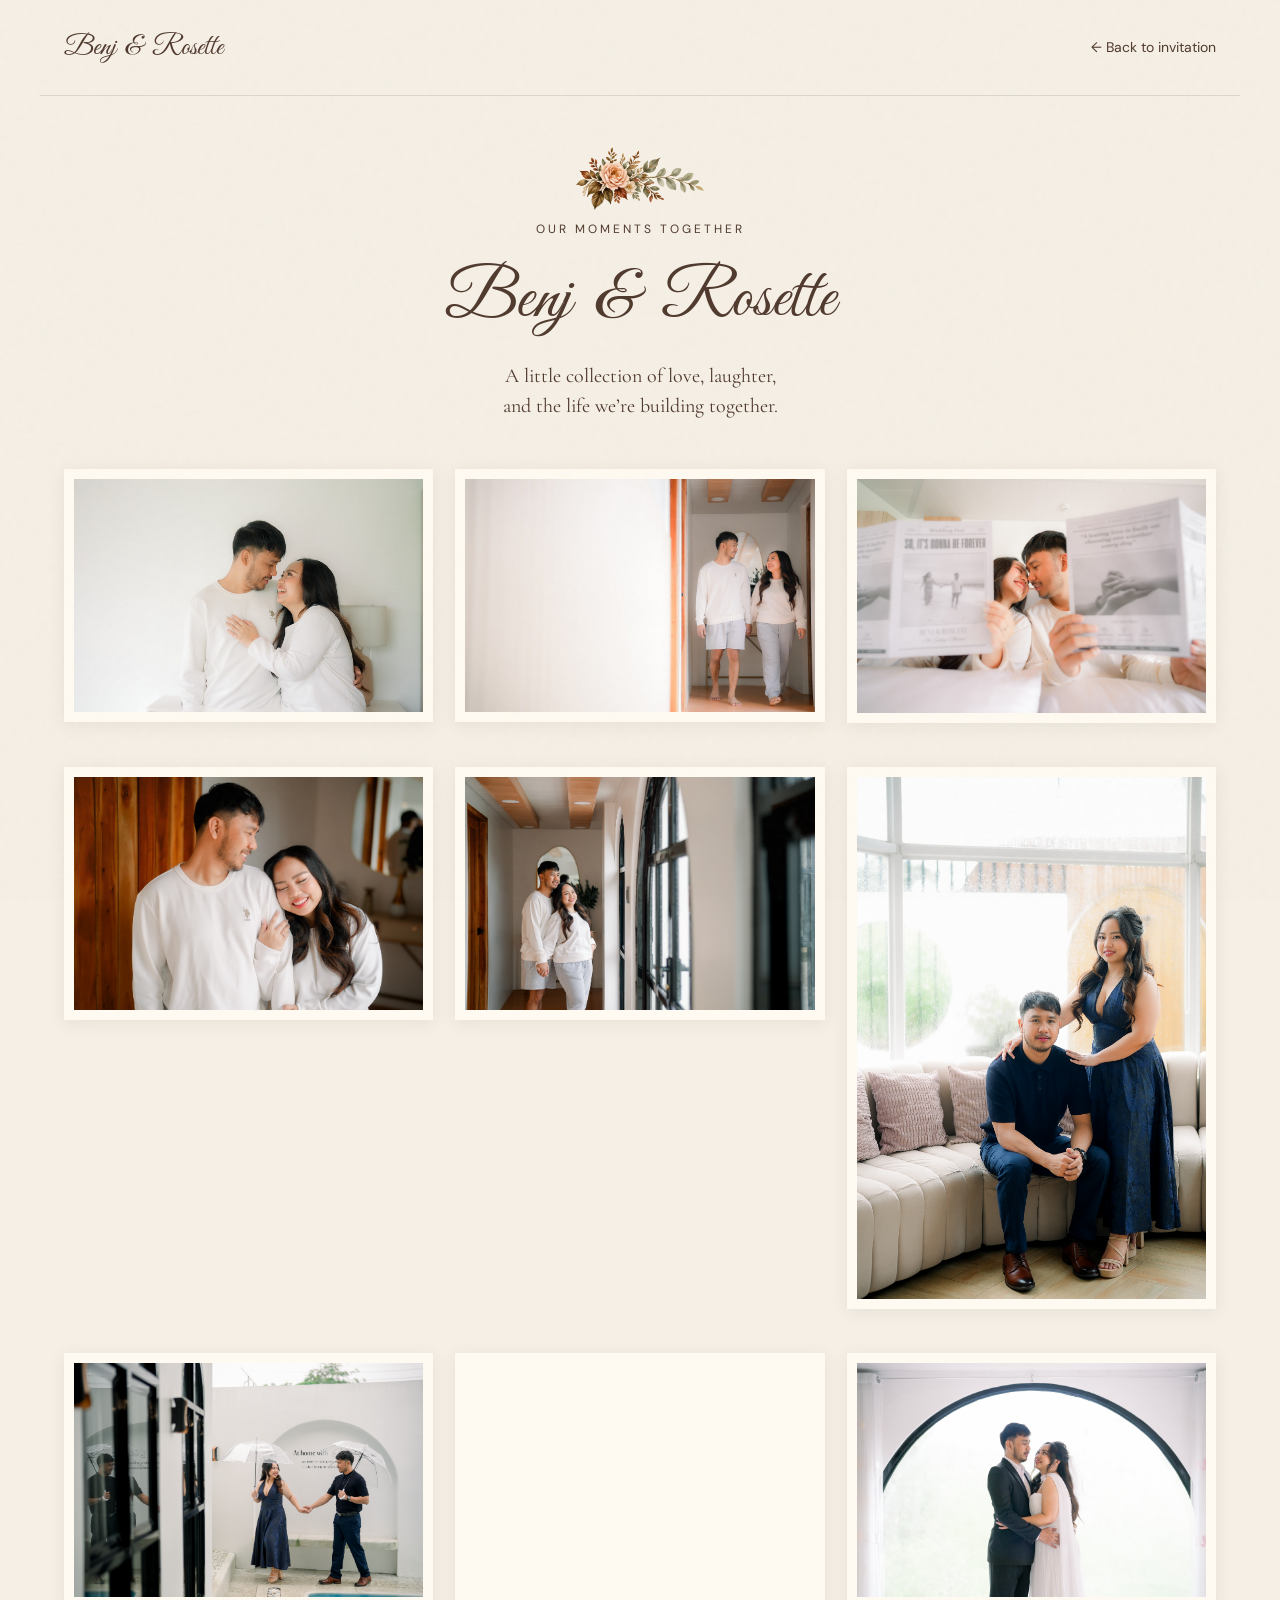
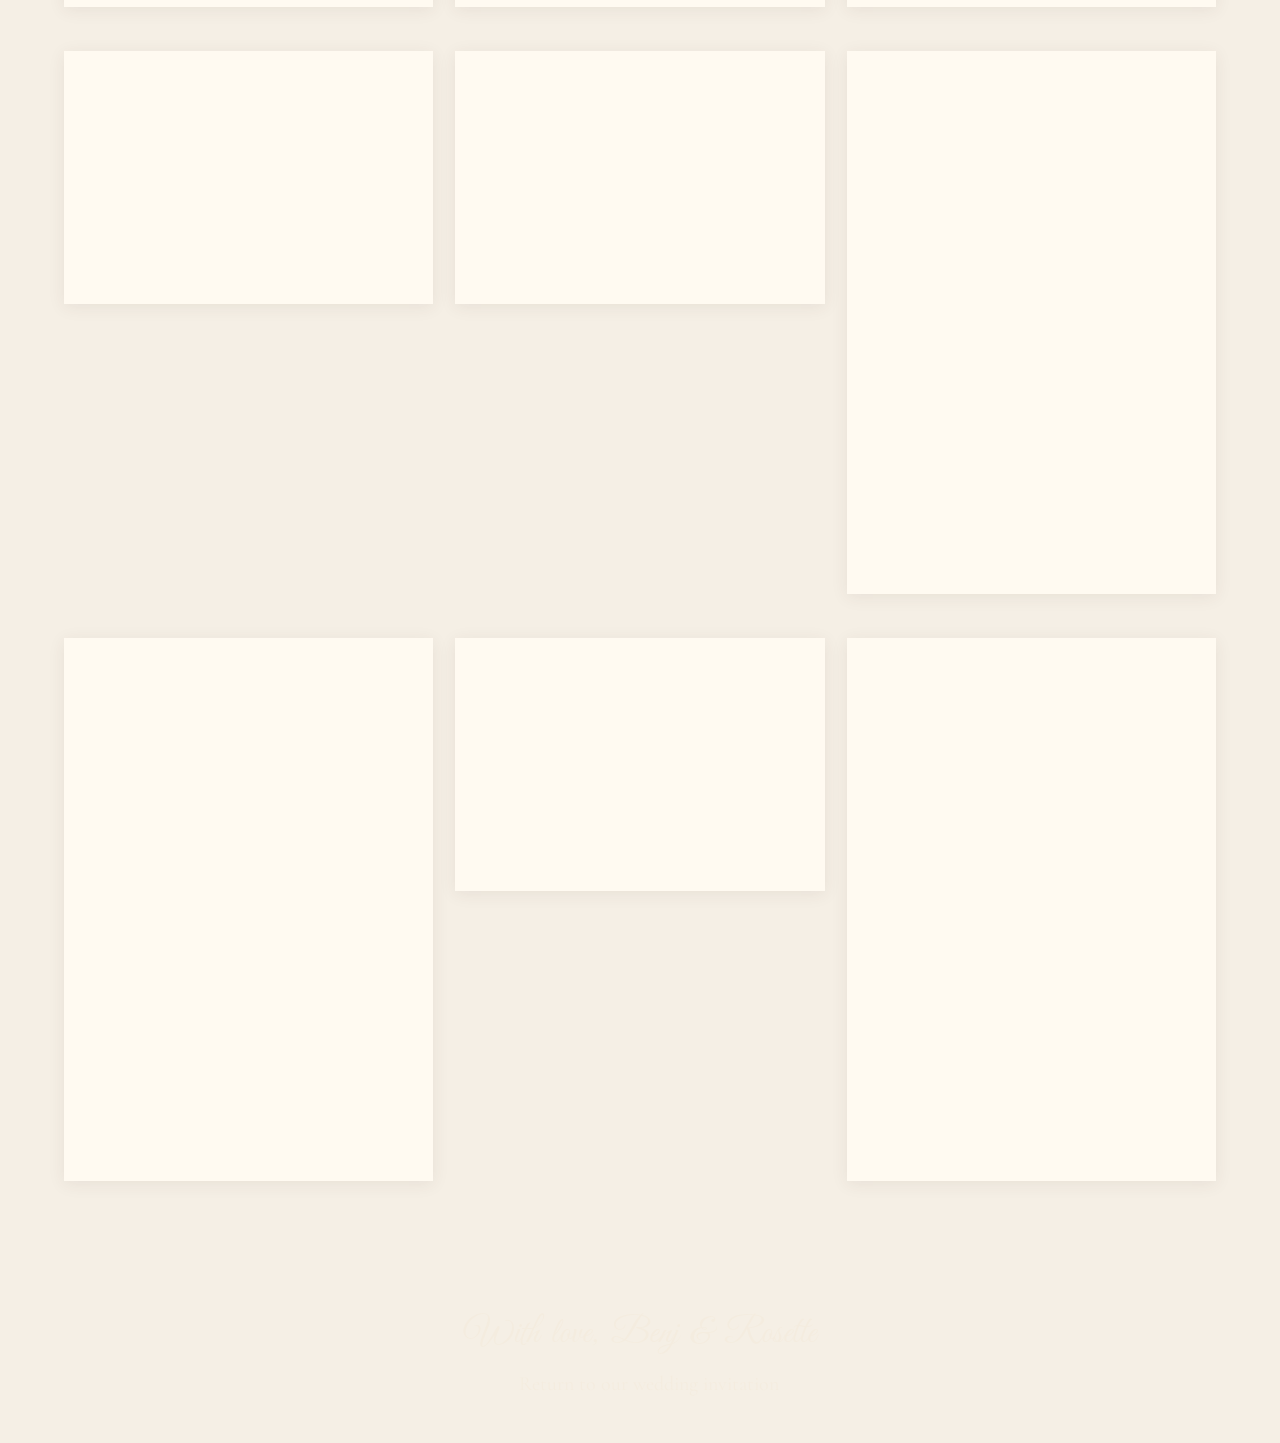
==== gallery.html @ 1972d286 "Place black suit photos last in gallery" ====
<!doctype html>
<html lang="en">
<head>
  <meta charset="UTF-8"><meta name="viewport" content="width=device-width, initial-scale=1">
  <meta name="theme-color" content="#f5efe5">
  <meta name="description" content="A gallery of Benj and Rosette’s moments together.">
  <title>Benj & Rosette · Gallery</title>
  <link rel="icon" href="data:image/svg+xml,%3Csvg xmlns='http://www.w3.org/2000/svg' viewBox='0 0 40 40'%3E%3Crect width='40' height='40' rx='20' fill='%23f5efe5'/%3E%3Ctext x='20' y='28' text-anchor='middle' font-family='serif' font-size='28' fill='%237c4631'%3E%26%3C/text%3E%3C/svg%3E">
  <link rel="preconnect" href="https://fonts.googleapis.com"><link rel="preconnect" href="https://fonts.gstatic.com" crossorigin>
  <link href="https://fonts.googleapis.com/css2?family=Cormorant+Garamond:ital,wght@0,400;0,500;0,600;1,400;1,500&family=DM+Sans:wght@400;500;600&family=Italianno&family=Great+Vibes&display=swap" rel="stylesheet">
  <link rel="stylesheet" href="styles.css?v=center-close-10">
<style>
body.gallery-page{margin:0;background:#f5efe5;color:#50392d}.gallery-nav{max-width:1200px;margin:auto;padding:28px 24px;display:flex;align-items:center;justify-content:space-between;gap:20px;border-bottom:1px solid #50392d22}.gallery-nav a{color:inherit;text-decoration:none;font:14px/1.5 'DM Sans',sans-serif}.gallery-nav .gallery-brand{font:28px/1.4 'Great Vibes','Italianno',cursive;letter-spacing:0;word-spacing:.16em}.gallery-main{max-width:1200px;margin:auto;padding:0 24px 60px}.gallery-header{text-align:center;padding:50px 16px 38px;position:relative}.gallery-header h1{font:400 clamp(44px,8vw,68px)/1.4 'Great Vibes','Italianno',cursive;letter-spacing:0;word-spacing:.18em;margin:14px 0;padding:0 8px}.gallery-header p{font:20px/1.5 'Cormorant Garamond',serif;margin:10px auto;max-width:460px}.gallery-eyebrow{font:12px/1.4 'DM Sans',sans-serif!important;letter-spacing:3px;text-transform:uppercase}.gallery-sprig{width:130px;margin:auto}.gallery-grid{display:grid;grid-template-columns:repeat(3,minmax(0,1fr));gap:22px;align-items:start}.gallery-grid figure{break-inside:avoid;margin:0 0 22px;padding:10px;background:#fffaf1;box-shadow:0 3px 16px #50392d14}.gallery-grid a{display:block}.gallery-grid img{display:block;width:100%;height:auto}.gallery-grid a:focus-visible,.gallery-nav a:focus-visible{outline:3px solid #a85a38;outline-offset:4px}.gallery-footer{text-align:center;font:20px/1.5 'Cormorant Garamond',serif;padding:24px}.gallery-footer a{color:inherit}.gallery-footer .gallery-signature{font:36px/1.5 'Great Vibes','Italianno',cursive;letter-spacing:0;word-spacing:.16em;margin:0 0 8px}@media(max-width:900px){.gallery-grid{grid-template-columns:repeat(2,minmax(0,1fr))}}@media(max-width:550px){.gallery-nav{padding:22px 18px}.gallery-main{padding:0 16px 36px}.gallery-header{padding:32px 0}.gallery-header h1{font-size:clamp(42px,11vw,60px)}.gallery-nav .gallery-brand{font-size:24px}.gallery-grid{grid-template-columns:1fr}.gallery-grid figure{margin-bottom:18px}}
</style>
</head>
<body class="gallery-page">
<nav class="gallery-nav" aria-label="Gallery navigation"><a class="gallery-brand" href="index.html">Benj &amp; Rosette</a><a href="index.html">← Back to invitation</a></nav>
<main class="gallery-main" id="main"><header class="gallery-header"><img class="gallery-sprig" src="diagonal-sprig.png" alt=""><p class="gallery-eyebrow">Our moments together</p><h1>Benj &amp; Rosette</h1><p>A little collection of love, laughter,<br>and the life we’re building together.</p></header>
<div class="gallery-grid" aria-label="Benj and Rosette photo gallery"><figure><a href="benj-rosette-gallery-01.jpg" target="_blank" rel="noopener noreferrer" aria-label="View full-size photo: Benj and Rosette smiling at each other in white sweaters"><img src="benj-rosette-gallery-01.jpg" alt="Benj and Rosette smiling at each other in white sweaters" loading="eager" decoding="async"></a></figure>
<figure><a href="benj-rosette-gallery-02.jpg" target="_blank" rel="noopener noreferrer" aria-label="View full-size photo: Benj and Rosette holding hands in white sweaters"><img src="benj-rosette-gallery-02.jpg" alt="Benj and Rosette holding hands in white sweaters" loading="eager" decoding="async"></a></figure>
<figure><a href="benj-rosette-gallery-03.jpg" target="_blank" rel="noopener noreferrer" aria-label="View full-size photo: Benj and Rosette sharing a smile behind wedding newspapers"><img src="benj-rosette-gallery-03.jpg" alt="Benj and Rosette sharing a smile behind wedding newspapers" loading="eager" decoding="async"></a></figure>
<figure><a href="benj-rosette-gallery-04.jpg" target="_blank" rel="noopener noreferrer" aria-label="View full-size photo: Rosette leaning on Benj’s shoulder in white sweaters"><img src="benj-rosette-gallery-04.jpg" alt="Rosette leaning on Benj’s shoulder in white sweaters" loading="lazy" decoding="async"></a></figure>
<figure><a href="benj-rosette-gallery-05.jpg" target="_blank" rel="noopener noreferrer" aria-label="View full-size photo: Benj and Rosette holding hands beside the window in white sweaters"><img src="benj-rosette-gallery-05.jpg" alt="Benj and Rosette holding hands beside the window in white sweaters" loading="lazy" decoding="async"></a></figure>
<figure><a href="benj-rosette-gallery-06.jpg" target="_blank" rel="noopener noreferrer" aria-label="View full-size photo: Benj and Rosette wearing navy blue beside the sofa"><img src="benj-rosette-gallery-06.jpg" alt="Benj and Rosette wearing navy blue beside the sofa" loading="lazy" decoding="async"></a></figure>
<figure><a href="benj-rosette-third.jpg" target="_blank" rel="noopener noreferrer" aria-label="View full-size photo: Benj and Rosette holding hands under clear umbrellas"><img src="benj-rosette-third.jpg" alt="Benj and Rosette holding hands under clear umbrellas" loading="lazy" decoding="async"></a></figure>
<figure><a href="benj-rosette-fourth.jpg" target="_blank" rel="noopener noreferrer" aria-label="View full-size photo: Benj and Rosette embracing under an umbrella"><img src="benj-rosette-fourth.jpg" alt="Benj and Rosette embracing under an umbrella" loading="lazy" decoding="async"></a></figure>
<figure><a href="benj-rosette-first.jpg" target="_blank" rel="noopener noreferrer" aria-label="View full-size photo: Benj and Rosette embracing in front of an arched window"><img src="benj-rosette-first.jpg" alt="Benj and Rosette embracing in front of an arched window" loading="eager" decoding="async"></a></figure>
<figure><a href="benj-rosette-second.jpg" target="_blank" rel="noopener noreferrer" aria-label="View full-size photo: Benj embracing Rosette as she holds her bouquet"><img src="benj-rosette-second.jpg" alt="Benj embracing Rosette as she holds her bouquet" loading="lazy" decoding="async"></a></figure>
<figure><a href="benj-rosette-story.jpg" target="_blank" rel="noopener noreferrer" aria-label="View full-size photo: Rosette standing beside Benj seated by an arched window"><img src="benj-rosette-story.jpg" alt="Rosette standing beside Benj seated by an arched window" loading="lazy" decoding="async"></a></figure>
<figure><a href="benj-rosette-gift-portrait.jpg" target="_blank" rel="noopener noreferrer" aria-label="View full-size photo: Rosette leaning against Benj by an arched window"><img src="benj-rosette-gift-portrait.jpg" alt="Rosette leaning against Benj by an arched window" loading="lazy" decoding="async"></a></figure>
<figure><a href="benj-rosette-gallery-07.jpg" target="_blank" rel="noopener noreferrer" aria-label="View full-size photo: Benj in a suit and Rosette in a white dress on the staircase"><img src="benj-rosette-gallery-07.jpg" alt="Benj in a suit and Rosette in a white dress on the staircase" loading="lazy" decoding="async"></a></figure>
<figure><a href="benj-rosette-gallery-08.jpg" target="_blank" rel="noopener noreferrer" aria-label="View full-size photo: Benj in a suit and Rosette in a white dress seated by an arched window"><img src="benj-rosette-gallery-08.jpg" alt="Benj in a suit and Rosette in a white dress seated by an arched window" loading="lazy" decoding="async"></a></figure>
<figure><a href="benj-rosette-gallery-09.jpg" target="_blank" rel="noopener noreferrer" aria-label="View full-size photo: Benj in a suit and Rosette in a white dress looking along the staircase"><img src="benj-rosette-gallery-09.jpg" alt="Benj in a suit and Rosette in a white dress looking along the staircase" loading="lazy" decoding="async"></a></figure></div></main>
<footer class="gallery-footer"><p class="gallery-signature">With love, Benj &amp; Rosette</p><a href="index.html">Return to our wedding invitation</a></footer>
</body></html>
---- styles.css ----
:root{--paper:#f4ecdf;--ink:#50392d;--rust:#a15c3c;--muted:#7b695a;--line:#bba48b;--serif:'Cormorant Garamond',Georgia,serif;--sans:'DM Sans',Arial,sans-serif;--script:'Italianno',cursive}
*{box-sizing:border-box}html{scroll-behavior:smooth;scroll-padding-top:20px}body{margin:0;color:var(--ink);background:#735039;font:18px/1.4 var(--serif)}body:before{content:'';position:fixed;inset:0;pointer-events:none;opacity:.13;z-index:5;background:url("data:image/svg+xml,%3Csvg viewBox='0 0 180 180' xmlns='http://www.w3.org/2000/svg'%3E%3Cfilter id='n'%3E%3CfeTurbulence type='fractalNoise' baseFrequency='.8' numOctaves='3' stitchTiles='stitch'/%3E%3C/filter%3E%3Crect width='100%25' height='100%25' opacity='.2' filter='url(%23n)'/%3E%3C/svg%3E")}
a{color:inherit;text-decoration:none}h1,h2,h3,p,blockquote{margin:0}h1,h2,h3{font-weight:400}h2{text-transform:uppercase;letter-spacing:1px;font-size:26px;line-height:1.2}h3{font-size:20px;line-height:1.3}button,input,textarea,select{font:inherit}button{cursor:pointer}img{display:block}a:focus-visible,button:focus-visible,input:focus-visible,select:focus-visible,textarea:focus-visible{outline:2px solid var(--rust);outline-offset:4px}[hidden]{display:none!important}.skip-link{position:fixed;top:10px;left:10px;z-index:20;background:var(--paper);width:1px;height:1px;padding:0;overflow:hidden;clip-path:inset(50%)}.skip-link:focus{width:auto;height:auto;padding:10px;clip-path:none}
.page-nav{max-width:1180px;margin:auto;display:flex;gap:25px;align-items:center;justify-content:center;padding:15px;color:var(--paper);font:11px var(--sans);letter-spacing:1px;text-transform:uppercase}.page-nav a:first-child{font:24px var(--serif);margin-right:auto}
.invitation-panels{max-width:1180px;margin:0 auto;display:grid;grid-template-columns:repeat(3,minmax(0,1fr));gap:18px;padding:0 14px;align-items:start}.paper-panel{background:var(--paper);position:relative;overflow:hidden;box-shadow:0 0 0 1px #b29879,0 8px 25px #39241855;text-align:center;min-width:0}.small-caps{text-transform:uppercase;letter-spacing:2px;font-size:13px;line-height:1.5}
.opening{position:relative;padding:115px 18px 25px}.corner-floral{position:absolute;left:-25px;top:-30px;width:100%;pointer-events:none}.opening blockquote{position:relative;font-size:17px;line-height:1.3;margin:0 auto;max-width:220px}.opening cite{display:block;font-size:13px;font-style:normal;margin-top:13px}.monogram{display:flex;justify-content:center;align-items:center;gap:26px;font-size:110px;line-height:1;margin:22px 0 10px}.monogram i{width:1px;height:94px;background:var(--line)}.opening>.small-caps{font-size:11px;letter-spacing:2px}
.couple-photo{position:relative;overflow:hidden;width:100%;background:#8a705b}.couple-photo img{position:absolute;width:324.73118%;max-width:none;height:auto}.first-photo{aspect-ratio:186/260}.first-photo img{left:-7.52688%;top:-86.53846%}.portrait-photo{aspect-ratio:186/370}.portrait-photo img{left:-115.5914%;top:-2.7027%}.golden-photo{aspect-ratio:186/235}.golden-photo img{left:-115.5914%;top:-400%}.closing-photo{aspect-ratio:186/315}.closing-photo img{left:-222.58065%;top:-282.53968%}
.torn-bottom{clip-path:polygon(0 0,100% 0,100% 91%,95% 93%,89% 92%,82% 95%,76% 93%,68% 97%,59% 95%,51% 98%,44% 96%,37% 99%,30% 96%,21% 97%,15% 95%,8% 96%,0 93%)}.torn-top{clip-path:polygon(0 7%,8% 5%,16% 7%,23% 4%,31% 6%,38% 2%,46% 4%,54% 1%,61% 4%,69% 2%,76% 5%,84% 3%,92% 6%,100% 4%,100% 100%,0 100%)}.torn-both{clip-path:polygon(0 4%,8% 3%,16% 5%,25% 2%,34% 4%,43% 1%,52% 3%,61% 0,70% 3%,80% 2%,90% 5%,100% 3%,100% 94%,92% 96%,84% 94%,75% 98%,66% 96%,57% 99%,47% 97%,38% 100%,28% 96%,19% 98%,9% 95%,0 96%)}
.family-section{padding:10px 24px 32px;font-size:16px}.family{margin-top:30px}.family h2{font-size:12px;letter-spacing:1px;margin-bottom:10px}.family p{font-size:18px}
.name-section{position:relative;padding:12px 55px 15px;min-height:310px;display:flex;flex-direction:column;justify-content:center}.we{font-size:22px;margin-bottom:12px}.name-section h1{position:relative;font:86px/.86 var(--script);z-index:1}.name-section h1 span{display:block}.name-section h1 i{font:32px/1.3 var(--serif);display:block;margin:14px 0;font-style:normal}.name-garland{position:absolute;top:50%;height:320px;width:auto;transform:translateY(-50%);pointer-events:none}.left-garland{left:-57px}.right-garland{right:-31px;width:128px;height:320px;object-fit:fill}.invitation-message{padding:22px 20px 25px;font-size:17px;line-height:1.3}
.wedding-date{padding:20px 35px}.wedding-date>div{display:flex;align-items:center;justify-content:center;gap:12px;margin-top:7px}.wedding-date>div>span{flex:1;font-size:12px;text-transform:uppercase;border-top:1px solid var(--line);border-bottom:1px solid var(--line);padding:8px 0}.wedding-date strong{font-size:52px;line-height:1;font-weight:400}.date-time{font-size:15px;margin-top:12px}.countdown-section{padding:22px 20px 32px}.countdown-section h2{font-size:12px;margin-bottom:18px}.countdown{display:flex;justify-content:center;align-items:start;gap:8px}.countdown>div{flex:1;min-width:0}.countdown strong{display:block;font-size:31px;line-height:1;font-weight:400;font-variant-numeric:tabular-nums}.countdown span{display:block;font-size:10px;text-transform:uppercase;margin-top:10px}.countdown b{font-size:24px;line-height:1;font-weight:400}.bottom-bouquet{width:calc(100% + 25px);margin-left:-12px;margin-bottom:-16px}
.portrait-wrap{position:relative}.portrait-sprig{position:absolute;width:82%;left:-14px;bottom:-24px;pointer-events:none}.event{padding:38px 28px 20px}.ceremony{padding-top:45px}.event-time{font-size:17px;margin:10px 0}.event h3{font-size:22px;margin-bottom:6px}.event p:not(.event-time){font-size:17px;line-height:1.4}.ornament{width:110px;height:1px;background:linear-gradient(90deg,transparent,var(--line),transparent);margin:20px auto;position:relative}.ornament:after{content:'◆';position:absolute;left:50%;top:50%;transform:translate(-50%,-50%);font-size:6px;color:var(--rust)}.button{display:inline-block;border:0;border-radius:30px;background:var(--rust);color:#fff5e8;padding:9px 22px;box-shadow:0 3px 7px #6d412733;font-size:16px;line-height:1.2}.button:hover{background:#82452d}.event .button{margin-top:20px}.line-icon{width:44px;height:44px;color:var(--rust);display:block;margin:0 auto 14px;stroke-linecap:round;stroke-linejoin:round}
.itinerary{padding:30px 25px 45px}.itinerary h2{font-size:19px}.itinerary ol{list-style:none;margin:30px 0 0;padding:0}.itinerary li{display:grid;grid-template-columns:42px 1fr 40px;gap:17px;align-items:center;min-height:92px;position:relative;text-align:left;font-size:16px}.itinerary li:before{content:'';position:absolute;left:54px;top:0;bottom:0;width:1px;background:var(--line)}.itinerary li:after{content:'';position:absolute;left:52px;top:45%;width:5px;height:5px;border-radius:50%;background:var(--rust)}.itinerary li>.line-icon{width:34px;height:40px;margin:0}.itinerary li>span{padding-left:10px}.itinerary time{text-align:right;font-size:17px}.timing-note{font-size:13px;color:var(--muted);margin-top:10px}.golden-wrap{position:relative;padding-top:35px}.golden-sprig{position:absolute;top:-55px;right:-18px;width:77%;z-index:1;transform:scaleX(-1)}.photo-bouquet{position:absolute;bottom:-8px;left:5%;width:90%;pointer-events:none}
.details-panel{padding-top:45px}.dress-section,.gift-section,.attendance-section{padding:0 30px}.dress-style{font-size:23px;font-style:italic}.dress-figures{width:115px;height:126px;margin:16px auto 20px;display:block}.dress-section>p:last-child,.gift-section>p,.attendance-section>p{font-size:16px;line-height:1.35}.details-panel>.ornament{margin:30px auto}.gift-section h2{font-size:23px;margin:20px 0 14px}.gift-section h3{text-transform:uppercase;font-size:15px;letter-spacing:1px;margin:30px 0 8px}.bank-pending{font-style:italic;color:var(--muted)}.attendance-section h2{font-size:21px;margin:18px 0 14px}.attendance-section>.button{margin-top:22px}.contact-buttons{display:grid;gap:9px;margin:12px auto 0;max-width:225px}.contact-buttons .button:disabled{opacity:.6;cursor:default}.contact-note{font-size:12px!important;margin-top:12px;color:var(--muted)}.signature{font:53px/1.2 var(--script)!important;margin-top:15px}.thank-you{position:relative;padding:36px 25px 180px;overflow:hidden}.thank-you .small-caps{font-size:13px;letter-spacing:.4px}.thank-you>.signature{font-size:68px!important;position:relative;z-index:1}.thank-you img{position:absolute;bottom:-45px;right:-70px;width:120%}.closing-photo{margin-top:-25px}
footer{max-width:1180px;margin:20px auto;padding:15px;text-align:center;color:var(--paper);font-size:15px}footer a{margin-left:18px}
dialog{border:1px solid var(--line);background:var(--paper);color:var(--ink);width:min(600px,calc(100% - 28px));max-height:90vh;padding:35px;box-shadow:0 10px 60px #23170e66}dialog::backdrop{background:#281c15aa}dialog h2{font-size:28px;margin-bottom:8px}.dialog-intro{margin-bottom:25px;color:var(--muted)}#close-rsvp{position:absolute;top:8px;right:12px;border:0;background:none;font-size:28px;color:var(--ink)}.form-row{display:grid;grid-template-columns:1fr 1fr;gap:20px}label,legend{font:12px/1.4 var(--sans)}input,select,textarea{display:block;width:100%;padding:10px 0;background:transparent;border:0;border-bottom:1px solid var(--line);color:var(--ink);border-radius:0;font:14px var(--sans);margin:6px 0 20px}textarea{resize:vertical}fieldset{border:0;margin:10px 0 22px;padding:0}legend{margin-bottom:12px}.radio-option{display:flex;align-items:center;gap:12px;margin:10px 0}.radio-option input{width:17px;height:17px;margin:0;accent-color:var(--rust)}form>.button{width:100%;margin-top:10px}.form-note{font-size:13px;text-align:center;margin:15px 0}.form-result{padding:20px;border:1px solid var(--line);margin-top:20px}.form-result p{font-size:16px;margin:10px 0}.text-link,.clear-reply{border:0;background:none;color:var(--rust);text-decoration:underline;padding:6px;display:block}.optional{color:var(--muted)}
@media(min-width:1100px){.opening{padding-top:135px}.name-section h1{font-size:96px}.name-section{min-height:350px}.name-garland{height:360px}.left-garland{left:-63px}.right-garland{height:360px;width:144px;right:-35px}.details-panel{padding-top:55px}.dress-section>p:last-child,.gift-section>p,.attendance-section>p{font-size:18px}.thank-you{padding-bottom:200px}}
@media(max-width:900px){.invitation-panels{grid-template-columns:1fr;max-width:460px;gap:22px;padding:0 10px}.page-nav{max-width:460px;gap:20px}.opening{padding-top:145px}.name-section h1{font-size:100px}.name-section{min-height:365px}.name-garland{height:370px}.left-garland{left:-66px}.right-garland{height:370px;width:148px;right:-36px}.family-section{padding-bottom:40px}.family{margin-top:34px}.family-section>p{font-size:18px}.event{padding-top:40px;padding-bottom:30px}.itinerary{padding:35px 35px 50px}.itinerary li{min-height:100px}.details-panel{padding-top:50px}.dress-section>p:last-child,.gift-section>p,.attendance-section>p{font-size:18px}.thank-you{padding-bottom:210px}.countdown strong{font-size:35px}}
@media(max-width:380px){.opening{padding-top:115px}.opening blockquote{font-size:16px}.monogram{font-size:94px}.name-section{padding-left:50px;padding-right:50px;min-height:315px}.name-section h1{font-size:83px}.name-garland{height:320px}.left-garland{left:-60px}.right-garland{height:320px;width:128px;right:-32px}.countdown{gap:4px}.countdown strong{font-size:28px}.countdown span{font-size:9px}.itinerary{padding-left:20px;padding-right:20px}.itinerary li{gap:12px}.itinerary li:before{left:49px}.itinerary li:after{left:47px}.form-row{grid-template-columns:1fr;gap:0}dialog{padding:30px 22px}.wedding-date{padding-left:25px;padding-right:25px}}
@media(prefers-reduced-motion:reduce){html{scroll-behavior:auto}}

@media(max-width:380px){.name-section h1{font-size:78px}.left-garland{left:-65px}.right-garland{right:-40px}}

.first-photo img{width:100%;height:100%;left:0;top:0;object-fit:cover;object-position:51% center}

.portrait-photo img{width:100%;height:100%;left:0;top:0;object-fit:cover;object-position:87% center}

.golden-photo img{width:100%;height:100%;left:0;top:0;object-fit:cover;object-position:87% center}

.closing-photo img{width:100%;height:100%;left:0;top:0;object-fit:cover;object-position:44% center}

/* Navigation ornamentation continues the invitation's paper and floral design. */
.page-nav{position:relative;isolation:isolate;background:var(--paper);color:var(--ink);margin:16px auto 20px;padding:18px 32px;border:1px solid var(--line);box-shadow:0 5px 18px #39241825;min-height:76px;overflow:hidden}
.page-nav:before{content:'';position:absolute;z-index:-1;left:-30px;top:-47px;width:170px;height:150px;background:url('diagonal-sprig.png') center/contain no-repeat;opacity:.45;transform:rotate(-18deg);pointer-events:none}
.page-nav:after{content:'';position:absolute;left:12px;right:12px;bottom:8px;height:1px;background:linear-gradient(90deg,transparent,var(--line),transparent);pointer-events:none}
.page-nav a{position:relative;padding:8px 2px;transition:color .2s}
.page-nav a:hover{color:var(--rust)}
.page-nav a:first-child{font:32px var(--script);letter-spacing:0;text-transform:none;margin-right:auto}
.page-nav .wedding-day-link{font:20px var(--serif);letter-spacing:1px;text-transform:none;border-top:1px solid var(--line);border-bottom:1px solid var(--line);padding:7px 12px}
.wedding-day-link span{font-size:10px;color:var(--rust);margin:0 5px;vertical-align:middle}
@media(max-width:900px){.page-nav{margin:12px auto 18px;width:calc(100% - 20px);padding:14px 15px;gap:15px}.page-nav .wedding-day-link{font-size:18px;padding:6px 8px;letter-spacing:0}.wedding-day-link span{margin:0 2px}.page-nav a:first-child{font-size:28px}}
@media(max-width:380px){.page-nav{gap:10px;padding:13px 10px}.page-nav .wedding-day-link{font-size:16px;padding:6px 4px}.page-nav{font-size:10px}.wedding-day-link span{font-size:7px;margin:0 1px}}

.page-nav .decorated-nav-link{font:20px var(--serif);letter-spacing:1px;text-transform:none;border-top:1px solid var(--line);border-bottom:1px solid var(--line);padding:7px 12px}
.decorated-nav-link span{font-size:10px;color:var(--rust);margin:0 5px;vertical-align:middle}
@media(max-width:900px){.page-nav{gap:12px;flex-wrap:wrap;justify-content:center}.page-nav a:first-child{flex-basis:100%;margin:0;text-align:center;padding:0}.page-nav .decorated-nav-link{font-size:18px;padding:6px 8px;letter-spacing:0}.decorated-nav-link span{margin:0 2px}}
@media(max-width:380px){.page-nav{gap:8px}.page-nav .decorated-nav-link,.page-nav .wedding-day-link{font-size:16px;padding:6px 4px}.decorated-nav-link span,.wedding-day-link span{font-size:7px;margin:0 1px}}

/* Edge-to-edge invitation without outer page spacing. */
.invitation-panels{max-width:none;margin:0;padding:0}
@media(max-width:900px){.invitation-panels{max-width:none;margin:0;padding:0}}

/* Finish on cream paper, with no rustic strip beneath the invitation. */
body{background:var(--paper)}
.invitation-panels{gap:0;align-items:stretch}
.paper-panel{box-shadow:none}
@media(max-width:900px){.invitation-panels{gap:0}}

.bot-trap{position:absolute;width:1px;height:1px;overflow:hidden;clip-path:inset(50%)}

.music-toggle{position:fixed;right:18px;bottom:max(18px,env(safe-area-inset-bottom));z-index:20;display:flex;align-items:center;gap:9px;border:1px solid #b18b6c;border-radius:40px;padding:12px 18px;background:#f5eddf;color:#68432f;box-shadow:0 3px 14px #50392d26;cursor:pointer;font:15px var(--serif)}
.music-toggle>span:first-child{font-size:23px;color:var(--rust)}
.music-toggle:focus-visible{outline:3px solid var(--rust);outline-offset:4px}
.music-status{position:fixed;right:18px;bottom:80px;max-width:250px;z-index:20;background:var(--paper);padding:12px;border:1px solid var(--line);font:14px var(--serif)}
@media(max-width:600px){.music-toggle{right:12px;padding:9px 14px;font-size:13px}}

.monogram img{display:block;width:230px;max-width:85%;height:auto;object-fit:contain}
@media(max-width:380px){.monogram img{width:205px}}

.love-story{padding:38px 28px 10px;text-align:center}
.love-story h2{font:30px/1.15 var(--serif);font-weight:400;margin:10px 0 18px;text-transform:uppercase;letter-spacing:1px}
.love-story>p:not(.small-caps){font:17px/1.6 var(--serif);margin:24px auto;max-width:360px}
.love-story>.small-caps{color:var(--rust);font-size:11px;letter-spacing:3px}
.story-photo{margin:28px -28px;overflow:hidden}
.story-photo img{display:block;width:100%;height:auto}
.love-story>.story-closing{font-style:italic;color:var(--rust)}
@media(max-width:380px){.love-story{padding-left:24px;padding-right:24px}.story-photo{margin-left:-24px;margin-right:-24px}.love-story h2{font-size:27px}}

.story-photo{position:relative;overflow:visible;margin-top:42px;margin-bottom:42px}
.story-photo .story-portrait{display:block;width:100%;height:auto}
.story-photo .story-floral{position:absolute;z-index:1;height:auto;pointer-events:none}
.story-photo .story-floral-top{width:43%;top:-22px;left:-8px}
.story-photo .story-floral-bottom{width:42%;bottom:-18px;right:-10px;transform:rotate(-10deg)}
.love-story{overflow:hidden}

/* Warm brown monogram to match the invitation ink and dried florals. */
.monogram img{filter:grayscale(1) brightness(.48) sepia(.65)}

.name-section h1{font-family:'Great Vibes','Italianno',cursive;font-weight:400;font-size:76px;line-height:1.18}
.name-section h1 i{font-family:'Great Vibes','Italianno',cursive;font-size:38px;line-height:1.2;margin:6px 0 10px;color:var(--rust)}
.name-section{min-height:350px;padding-top:22px;padding-bottom:22px}
@media(min-width:1100px){.name-section h1{font-size:84px}.name-section{min-height:390px}}
@media(max-width:900px){.name-section h1{font-size:84px}.name-section{min-height:390px}}
@media(max-width:380px){.name-section h1{font-size:68px}.name-section{min-height:350px}}

.signature{font-family:'Great Vibes','Italianno',cursive!important;font-size:46px!important;line-height:1.35!important}
.thank-you>.signature{font-size:60px!important;line-height:1.3!important}
@media(max-width:380px){.signature{font-size:40px!important}.thank-you>.signature{font-size:54px!important}}

/* Crop the roof strip above the umbrella portrait beneath the florals. */
.golden-photo img{height:115%;top:-15%;object-position:82% bottom}

/* Floating navigation keeps the invitation free of a header. */
.menu-toggle{position:fixed;top:max(16px,env(safe-area-inset-top));right:18px;z-index:25;display:flex;align-items:center;gap:8px;border:1px solid var(--line);border-radius:30px;background:var(--paper);color:var(--ink);padding:12px 16px;box-shadow:0 3px 14px #50392d26;font:14px var(--sans)}
#wedding-menu{position:fixed;inset:0 0 0 auto;margin:0;width:min(360px,90vw);max-width:none;height:100dvh;max-height:100dvh;border:0;border-left:1px solid var(--line);border-radius:0;padding:64px 28px 28px;background:var(--paper);color:var(--ink);text-align:left;overflow-y:auto;box-shadow:-8px 0 35px #50392d33}
#wedding-menu::backdrop{background:#35271f66}
.menu-close{position:absolute;top:14px;right:18px;width:44px;height:44px;border:1px solid var(--line);border-radius:50%;background:transparent;color:var(--ink);padding:0;font-size:0;line-height:1}
.menu-close::before,.menu-close::after{content:"";position:absolute;top:50%;left:50%;width:16px;height:2px;border-radius:1px;background:currentColor;transform:translate(-50%,-50%) rotate(45deg)}
.menu-close::after{transform:translate(-50%,-50%) rotate(-45deg)}
.menu-names{font:38px/1.4 'Great Vibes',cursive;text-align:center}
.wedding-menu>.small-caps{text-align:center;font-size:11px}
#wedding-menu h2{font:12px var(--sans);letter-spacing:2px;margin:24px 0 14px;color:var(--muted)}
.wedding-menu nav{display:grid}
.wedding-menu nav a{padding:12px 0;border-bottom:1px solid #bba48b55;font:21px/1.2 var(--serif)}
.wedding-menu nav a:hover,.wedding-menu nav a[aria-current="location"]{color:var(--rust)}
body.menu-is-open{overflow:hidden}
@media(max-width:600px){.menu-toggle{top:max(12px,env(safe-area-inset-top));right:12px;padding:10px 13px;font-size:12px}}
@media(prefers-reduced-motion:reduce){html{scroll-behavior:auto}}

.entourage-section{padding:48px 24px 12px;text-align:center}
.entourage-section>h2{font-size:28px;letter-spacing:2px}
.entourage-group{margin:30px auto;max-width:340px}
.entourage-group h3{font:11px/1.6 var(--sans);letter-spacing:1.6px;text-transform:uppercase;color:var(--rust);margin-bottom:12px}
.entourage-group ul{list-style:none;margin:0;padding:0}
.entourage-group li{font:17px/1.8 var(--serif);letter-spacing:.35px;overflow-wrap:break-word}
@media(max-width:380px){.entourage-section{padding-left:20px;padding-right:20px}.entourage-group li{font-size:16px}}

.entourage-section{padding-left:16px;padding-right:16px}
.entourage-group{max-width:none}
.paired-group ul{display:grid;grid-template-columns:repeat(2,minmax(0,1fr));gap:8px 14px;text-align:left;align-items:start}
.paired-group li{font-size:15px;line-height:1.4;letter-spacing:0}
.entourage-teams{display:grid;grid-template-columns:repeat(2,minmax(0,1fr));gap:14px;margin:40px 0}
.entourage-teams .entourage-group{margin:0;min-width:0;text-align:left}
.entourage-teams li{font-size:14px;line-height:1.6;letter-spacing:0;margin-bottom:6px}
@media(max-width:380px){.paired-group li{font-size:14px}.entourage-teams li{font-size:13px}.paired-group ul,.entourage-teams{column-gap:10px}}

/* Keep names readable and floating controls clear of section headings. */
html{scroll-padding-top:84px}
.entourage-section{padding:36px 22px 20px}
.entourage-group{margin:32px auto}
.entourage-group h3{font-size:12px;letter-spacing:1.2px;line-height:1.5}
.paired-group ul{gap:12px 18px;align-items:start}
.paired-group li{font-size:16px;line-height:1.5;text-wrap:pretty}
.entourage-teams{gap:22px}
.entourage-teams li{font-size:16px;line-height:1.5;margin-bottom:10px;text-wrap:pretty}
.music-toggle{width:48px;height:48px;padding:0;justify-content:center;gap:0;border-radius:50%;bottom:max(12px,env(safe-area-inset-bottom));right:12px}
#music-label{position:absolute;width:1px;height:1px;overflow:hidden;clip-path:inset(50%)}
.music-toggle[aria-pressed="true"]{background:var(--rust);color:var(--paper)}
.music-toggle[aria-pressed="true"]>span:first-child{color:var(--paper)}
@media(min-width:1101px){.invitation-panels{grid-template-columns:minmax(0,1fr) minmax(0,1fr) minmax(0,1.25fr)}.details-panel{padding-top:48px}}
@media(min-width:901px) and (max-width:1100px){.invitation-panels{grid-template-columns:1fr}.details-panel{padding-top:40px}.couple-photo{max-height:850px}.entourage-section{max-width:700px;margin:auto}.entourage-teams li,.paired-group li{font-size:19px}}
@media(max-width:600px){.entourage-section{padding-left:18px;padding-right:18px}.entourage-section>h2{font-size:27px}.paired-group ul{column-gap:16px}.entourage-teams{column-gap:16px}.paired-group li,.entourage-teams li{font-size:16px}.entourage-group h3{font-size:11px}}
@media(max-width:360px){.entourage-section{padding-left:14px;padding-right:14px}.paired-group li,.entourage-teams li{font-size:15px}.paired-group ul,.entourage-teams{column-gap:12px}}

/* Floral artwork keeps its own space even in a wide single-column view. */
.opening{padding-top:260px}
.corner-floral{width:min(85%,300px);height:auto;top:-24px;left:-16px}
.thank-you{padding:36px 0 0;display:flex;flex-direction:column;align-items:center}
.thank-you>.small-caps,.thank-you>.signature{padding-left:24px;padding-right:24px;max-width:100%}
.thank-you img{position:relative;inset:auto;width:100%;max-width:420px;height:auto;margin:20px auto 0}
.closing-photo{margin-top:0}
@media(max-width:360px){.opening{padding-top:245px}}

.wedding-faqs,.snap-and-share{text-align:center;padding:56px 28px;background:#f7f3eb;color:var(--ink)}
.wedding-faqs>h2,.snap-and-share>h2{font:44px/1.15 var(--serif);letter-spacing:-1px;text-transform:none;margin:0 auto 32px;max-width:800px}
.faq-item{max-width:850px;margin:32px auto}
.faq-item h3{font:23px/1.3 var(--serif);text-transform:uppercase;margin-bottom:12px;text-wrap:balance}
.faq-item p{font:20px/1.55 var(--serif);text-wrap:pretty}
.snap-and-share{background:#dfd1be;padding-bottom:70px}
.snap-and-share>p{font:23px/1.45 var(--serif);margin:0 auto 24px;max-width:800px}
.photo-upload-link{display:inline-block;border:1px solid var(--ink);background:#f7f3eb;padding:12px 24px;font:22px/1.3 var(--serif);text-transform:uppercase;text-decoration:underline;text-underline-offset:4px}
.photo-upload-link:hover{background:var(--ink);color:#f7f3eb}
@media(max-width:600px){.wedding-faqs,.snap-and-share{padding:42px 24px}.wedding-faqs>h2,.snap-and-share>h2{font-size:35px}.faq-item h3{font-size:20px}.faq-item p{font-size:18px}.snap-and-share>p{font-size:20px}.photo-upload-link{font-size:18px;padding:12px 16px}}

/* Match the closing sections to the invitation typography. */
.wedding-faqs>h2,.snap-and-share>h2{font:400 26px/1.2 var(--serif);text-transform:uppercase;letter-spacing:1px}
.faq-item h3{font:400 20px/1.3 var(--serif);letter-spacing:1px}
.faq-item p,.snap-and-share>p{font:400 18px/1.4 var(--serif)}
.photo-upload-link{font:400 16px/1.2 var(--serif);letter-spacing:.5px}
@media(max-width:600px){.wedding-faqs>h2,.snap-and-share>h2{font-size:26px}.faq-item h3{font-size:20px}.faq-item p,.snap-and-share>p{font-size:18px}.photo-upload-link{font-size:16px}}

.dress-section>p:not(.dress-style){font:18px/1.4 var(--serif);max-width:430px;margin:0 auto}
.dress-palette{margin:28px auto 0}
.dress-palette h3{text-transform:uppercase;font:15px/1.3 var(--serif);letter-spacing:1px;margin-bottom:16px}
.dress-palette ul{display:flex;flex-wrap:wrap;justify-content:center;gap:16px 18px;list-style:none;margin:0;padding:0}
.dress-palette li{font:14px/1.3 var(--serif);display:flex;align-items:center;flex-direction:column;gap:8px}
.dress-palette li>span{display:block;width:38px;height:38px;border-radius:50%;background:var(--swatch);border:1px solid #50392d33;box-shadow:inset 0 0 0 3px #ffffff33}

.photo-upload-link{border:0;border-radius:30px;background:var(--rust);color:#fff5e8;padding:9px 22px;box-shadow:0 3px 7px #6d412733;font:16px/1.2 var(--serif);letter-spacing:0;text-transform:none;text-decoration:none}
.photo-upload-link:hover{background:#82452d;color:#fff5e8}
@media(max-width:600px){.photo-upload-link{font-size:16px;padding:9px 22px}}

/* Give the primary RSVP action a larger, comfortable target. */
#open-rsvp{width:100%;max-width:320px;min-height:60px;padding:16px 24px;font-size:24px;line-height:1.2;border-radius:36px}

.bank-qr-grid{display:grid;grid-template-columns:1fr 1fr;gap:18px;margin:20px auto;max-width:520px}.bank-qr-card{margin:0;padding:14px 10px;background:#fbf7ef;border:1px solid var(--line);border-radius:12px;min-width:0}.bank-qr-card h4{font:22px/1.2 var(--serif);color:var(--rust);margin:0 0 12px}.bank-qr-image{display:block;position:relative;aspect-ratio:1;overflow:hidden;background:white;max-width:240px;margin:auto}.bank-qr-image img{position:absolute;max-width:none;height:auto;filter:grayscale(1) sepia(.7)}.qr-gcash img{width:183.793%;left:-41.379%;top:-63.793%}.qr-bpi img{width:245.625%;left:-72.917%;top:-113.542%}.qr-maribank img{width:178.636%;left:-39.394%;top:-42.424%}.qr-maya img{width:197.705%;left:-49.18%;top:-81.967%}.bank-qr-card figcaption{font:15px/1.3 var(--serif);margin:12px 0 8px}.qr-view-link{font:14px/1.3 var(--serif);color:var(--rust);text-decoration:underline}.qr-note{font:16px/1.4 var(--serif)!important}@media(max-width:400px){.bank-qr-grid{grid-template-columns:1fr;max-width:300px}.bank-qr-card{padding:18px}}

/* Read the invitation in order on every screen, without unequal desktop columns. */
.invitation-panels{display:block;width:100%;max-width:760px;margin:0 auto;padding:0}
.paper-panel{width:100%}
.details-panel{padding-top:40px}
.entourage-section{max-width:700px;margin:auto}
.love-story>p:not(.small-caps){max-width:540px}
.event{max-width:620px;margin:auto}
.itinerary{max-width:620px;margin:auto}
.gift-section,.attendance-section,.dress-section{max-width:640px;margin:auto}
.bank-qr-grid{gap:24px;max-width:560px}
.bank-qr-card{padding:20px 14px}
.bank-qr-card figcaption{font-size:17px;min-height:44px;display:flex;align-items:center;justify-content:center}
.qr-view-link{display:inline-block;padding:8px 4px;font-size:16px}
@media(min-width:601px){.couple-photo{max-height:760px}.first-photo{aspect-ratio:1}.portrait-photo{aspect-ratio:1}.closing-photo{aspect-ratio:1}.golden-photo{aspect-ratio:1}.story-photo .story-portrait{max-height:620px;object-fit:cover}.name-section{min-height:430px}.name-section h1{font-size:100px}.name-garland{height:410px}.right-garland{height:410px;width:164px}.bottom-bouquet{max-height:460px;object-fit:contain;object-position:center bottom}.opening blockquote{font-size:21px;max-width:280px}.monogram img{width:260px}.opening>.small-caps{font-size:14px}.family-section{font-size:19px}.paired-group li,.entourage-teams li{font-size:19px}.thank-you img{max-width:560px}.signature{font-size:56px!important}.thank-you>.signature{font-size:72px!important}}
@media(max-width:600px){.bank-qr-grid{grid-template-columns:1fr;max-width:310px;gap:20px}.bank-qr-card{padding:18px}.bank-qr-card figcaption{min-height:0}.gift-section,.attendance-section,.dress-section{padding-left:24px;padding-right:24px}}

/* Keep the invitation paper and photo edges flush with the browser. */
.invitation-panels{max-width:none;width:100%;margin:0;padding:0}

/* A paper envelope welcomes guests before the invitation opens. */
body.invitation-closed{overflow:hidden}.envelope-intro{position:fixed;inset:0;z-index:100;display:flex;flex-direction:column;align-items:center;justify-content:center;min-height:100dvh;padding:32px 20px;overflow:hidden;background:radial-gradient(ellipse at center,#fbf7ef 0%,#f1e5d3 75%,#e3d1b8 100%);text-align:center;transition:opacity .6s ease,visibility .6s}.envelope-intro>.small-caps{position:relative;font-size:11px;letter-spacing:2.5px}.envelope-intro h2{position:relative;font:clamp(48px,8vw,76px)/1.4 'Great Vibes',cursive;letter-spacing:0;text-transform:none;margin:12px 0 0}.envelope-date{font-size:20px;letter-spacing:1px}.envelope-floral{position:absolute;width:min(50vw,380px);left:-80px;bottom:-40px;opacity:.75;pointer-events:none;transform:rotate(12deg)}.envelope-button{position:relative;border:0;background:none;color:var(--ink);padding:0;margin:48px 0 22px;width:min(420px,84vw);perspective:1200px}.envelope-shell{position:relative;display:block;aspect-ratio:1.55;background:#ddc6a6;border:1px solid #bea17c;border-radius:6px;box-shadow:0 16px 35px #50392d26}.envelope-letter{position:absolute;inset:12% 7% 5%;display:flex;align-items:center;justify-content:center;flex-direction:column;background:#fff9ef;border:1px solid #e8d9c4;transition:transform .65s .35s;z-index:1}.envelope-letter img{width:100px;max-width:40%;filter:grayscale(1) brightness(.48) sepia(.65)}.envelope-letter>span{font:26px 'Great Vibes',cursive;margin-top:8px}.envelope-pocket{position:absolute;inset:0;z-index:3;clip-path:polygon(0 0,50% 51%,100% 0,100% 100%,0 100%);background:linear-gradient(32deg,#cbb08b,#ead7bb 50%,#d9c09c);border-radius:5px}.envelope-flap{position:absolute;inset:0;z-index:4;clip-path:polygon(0 0,100% 0,50% 53%);background:linear-gradient(#f0dfc4,#d4b58a);transform-origin:top;transition:transform .6s ease,z-index 0s .3s;backface-visibility:hidden}.envelope-seal{position:absolute;left:50%;top:42%;transform:translate(-50%,-50%);z-index:5;display:flex;align-items:center;justify-content:center;gap:1px;width:68px;height:68px;border-radius:50%;background:#a15c3c;color:#fff5e8;border:4px solid #ae6c4b;box-shadow:0 3px 6px #50392d33;font:25px var(--serif);transition:opacity .25s}.envelope-seal>span{font-size:15px}.envelope-action{display:inline-block;margin-top:30px;border-bottom:1px solid var(--rust);padding:8px 12px;font:22px var(--serif);color:var(--rust)}.envelope-hint{font-style:italic;font-size:18px;color:var(--muted)}.envelope-button:hover .envelope-shell{box-shadow:0 20px 40px #50392d33}.envelope-opening .envelope-flap{transform:rotateX(180deg);z-index:0}.envelope-opening .envelope-seal{opacity:0}.envelope-opening .envelope-letter{transform:translateY(-45%)}.envelope-opening .envelope-action{opacity:0}.envelope-revealed{opacity:0;visibility:hidden;pointer-events:none}@media(max-height:600px){.envelope-intro{padding:20px}.envelope-intro h2{font-size:46px}.envelope-button{width:min(300px,70vw);margin-top:26px;margin-bottom:12px}.envelope-action{margin-top:14px}}@media(prefers-reduced-motion:reduce){.envelope-intro,.envelope-flap,.envelope-letter,.envelope-seal{transition:none}}

.envelope-seal .seal-monogram{display:block;width:46px;height:40px;background:linear-gradient(125deg,#fff3bd 0%,#d3ac55 30%,#fbe6a1 52%,#b78633 76%,#ffe4a1 100%);-webkit-mask:url('benj-rosette-monogram.png') center/contain no-repeat;mask:url('benj-rosette-monogram.png') center/contain no-repeat}

/* Photo florals stay at the paper edges instead of scaling across the couple. */
.portrait-sprig{width:clamp(160px,32vw,340px);max-width:48%;left:-12px;bottom:-20px}
.golden-sprig{width:clamp(140px,27vw,300px);max-width:40%;top:-30px;right:-12px}
.photo-bouquet{width:clamp(200px,42vw,460px);max-width:65%;left:50%;transform:translateX(-50%);bottom:-12px}
.story-photo .story-floral-top{width:min(36%,260px)}
.story-photo .story-floral-bottom{width:min(36%,260px)}
@media(max-width:600px){.portrait-sprig{width:48%;max-width:210px;bottom:-16px}.golden-sprig{width:36%;max-width:170px;top:-25px;right:-8px}.photo-bouquet{width:62%;max-width:290px;bottom:-10px}.story-photo .story-floral-top,.story-photo .story-floral-bottom{width:33%;max-width:160px}}

.opening blockquote{max-width:460px;line-height:1.5;font-size:20px}.opening cite{font-size:16px;margin-top:18px}@media(max-width:600px){.opening blockquote{max-width:340px;font-size:18px}.opening cite{font-size:15px}}

/* Center the opening invitation as one balanced group. */
.opening{min-height:100svh;display:flex;flex-direction:column;align-items:center;justify-content:center;padding:64px 24px;text-align:center}
.opening blockquote{width:100%;margin:0 auto}
.opening .monogram{width:100%;margin:28px 0 18px}
.opening>.small-caps{margin:0 auto}
@media(max-width:600px){.opening{padding:64px 24px}.opening .corner-floral{width:min(48%,190px)}.opening .monogram{margin:24px 0 18px}}

.gift-photo-wrap{position:relative;margin:45px 0 55px;padding:0;width:100%;isolation:isolate}.gift-portrait{width:100%;height:clamp(580px,75vw,850px);object-fit:cover;object-position:center 65%}.gift-photo-floral{position:absolute;height:auto;pointer-events:none;z-index:1}.gift-photo-floral-top{width:min(27%,280px);top:-20px;left:-10px}.gift-photo-floral-bottom{width:min(40%,400px);bottom:-20px;right:-10px}@media(max-width:600px){.gift-portrait{height:auto;aspect-ratio:2661/3984;object-fit:contain}.gift-photo-floral-top{width:33%;max-width:150px;top:-15px}.gift-photo-floral-bottom{width:50%;max-width:230px;bottom:-16px}}

.bottom-bouquet{display:block;width:min(100%,460px);max-height:none;height:auto;object-fit:contain;margin:12px auto -14px}.portrait-wrap{background:var(--paper)}@media(max-width:600px){.bottom-bouquet{width:min(100%,360px);margin-top:6px}}

.gentle-reminder{text-align:center;background:var(--paper);padding:44px 24px;color:var(--ink)}.gentle-reminder h2{font:400 26px/1.2 var(--serif);letter-spacing:1px;margin:24px 0}.gentle-reminder p{font:400 20px/1.9 var(--serif);letter-spacing:1px}.gentle-reminder .ornament{margin:0 auto}

.snap-and-share{background:var(--paper)}

/* Slow, continuous paper motion and a soft invitation reveal. */
.envelope-button,.envelope-shell{overflow:visible}
.envelope-flap{backface-visibility:visible}
.envelope-revealed{visibility:visible;pointer-events:none}
.envelope-intro{transition:opacity .95s ease,transform 1.1s cubic-bezier(.22,1,.36,1),visibility .95s;will-change:opacity,transform}.envelope-flap{transition:transform .9s cubic-bezier(.4,0,.2,1),z-index 0s .45s}.envelope-letter{transition:transform 1.1s .35s cubic-bezier(.22,1,.36,1)}.envelope-seal{transition:opacity .35s ease,transform .5s ease}.envelope-opening .envelope-seal{transform:translate(-50%,-50%) scale(.92)}.envelope-action{transition:opacity .35s ease}.envelope-revealed{transform:translateY(-20px) scale(1.015)}
body.invitation-closed .invitation-panels{opacity:0}body.invitation-revealing .invitation-panels{animation:invitation-arrives 1.2s cubic-bezier(.22,1,.36,1) both}@keyframes invitation-arrives{from{opacity:0;transform:translateY(22px)}to{opacity:1;transform:translateY(0)}}
@media(prefers-reduced-motion:reduce){.envelope-intro,.envelope-flap,.envelope-letter,.envelope-seal,.envelope-action{transition:none}.envelope-revealed{transform:none}body.invitation-revealing .invitation-panels{animation:none}}

/* A quiet photo-album reveal; the torn edges and floral framing move together. */
@media(prefers-reduced-motion:no-preference){
  .photo-motion-ready{opacity:0;transform:translateY(18px);transition:opacity 1.2s ease,transform 1.4s cubic-bezier(.22,1,.36,1)}
  .photo-motion-ready.photo-in-view{opacity:1;transform:translateY(0)}
  .couple-photo.photo-in-view>img{animation:wedding-photo-settle 5.5s cubic-bezier(.22,1,.36,1) both;transform-origin:center}
}
@keyframes wedding-photo-settle{from{transform:scale(1.035)}to{transform:scale(1)}}
@media(prefers-reduced-motion:reduce){.photo-motion-ready{opacity:1;transform:none;transition:none}.couple-photo.photo-in-view>img{animation:none;transform:none}}

/* Keep whole sentences together as they gently appear on the invitation paper. */
@media(prefers-reduced-motion:no-preference){
  .text-motion-ready{opacity:0;transform:translateY(12px);transition:opacity 1s ease var(--text-reveal-delay,0ms),transform 1.2s cubic-bezier(.22,1,.36,1) var(--text-reveal-delay,0ms)}
  .text-motion-ready.text-in-view{opacity:1;transform:translateY(0)}
}
@media(prefers-reduced-motion:reduce){.text-motion-ready{opacity:1;transform:none;transition:none}}

.attire-guidance{max-width:460px;margin:34px auto 0}.attire-guidance h3{font:400 19px/1.3 var(--serif);text-transform:uppercase;letter-spacing:1px;color:var(--rust);margin:26px 0 10px}.attire-guidance p{font:18px/1.5 var(--serif);text-wrap:pretty}.attire-guidance .attire-note{font-style:italic}.attire-guidance .ornament{margin:28px auto}
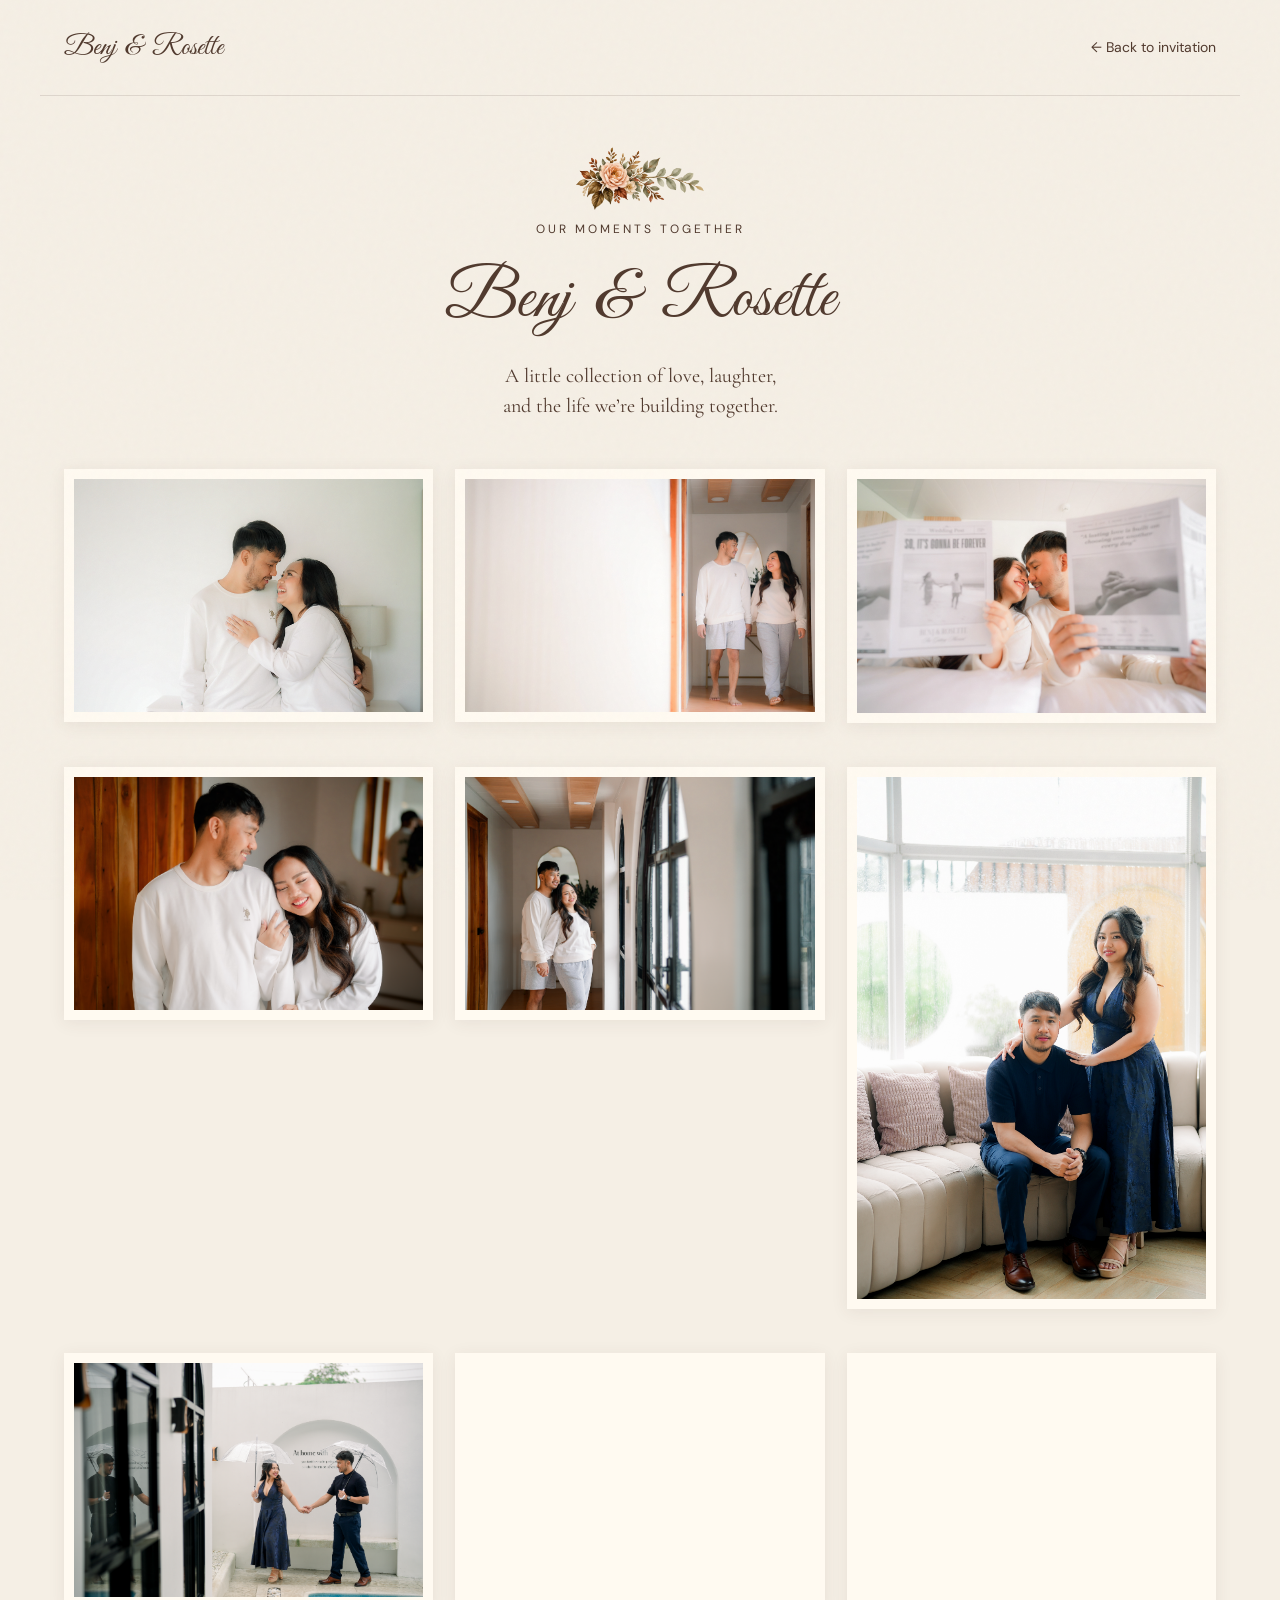
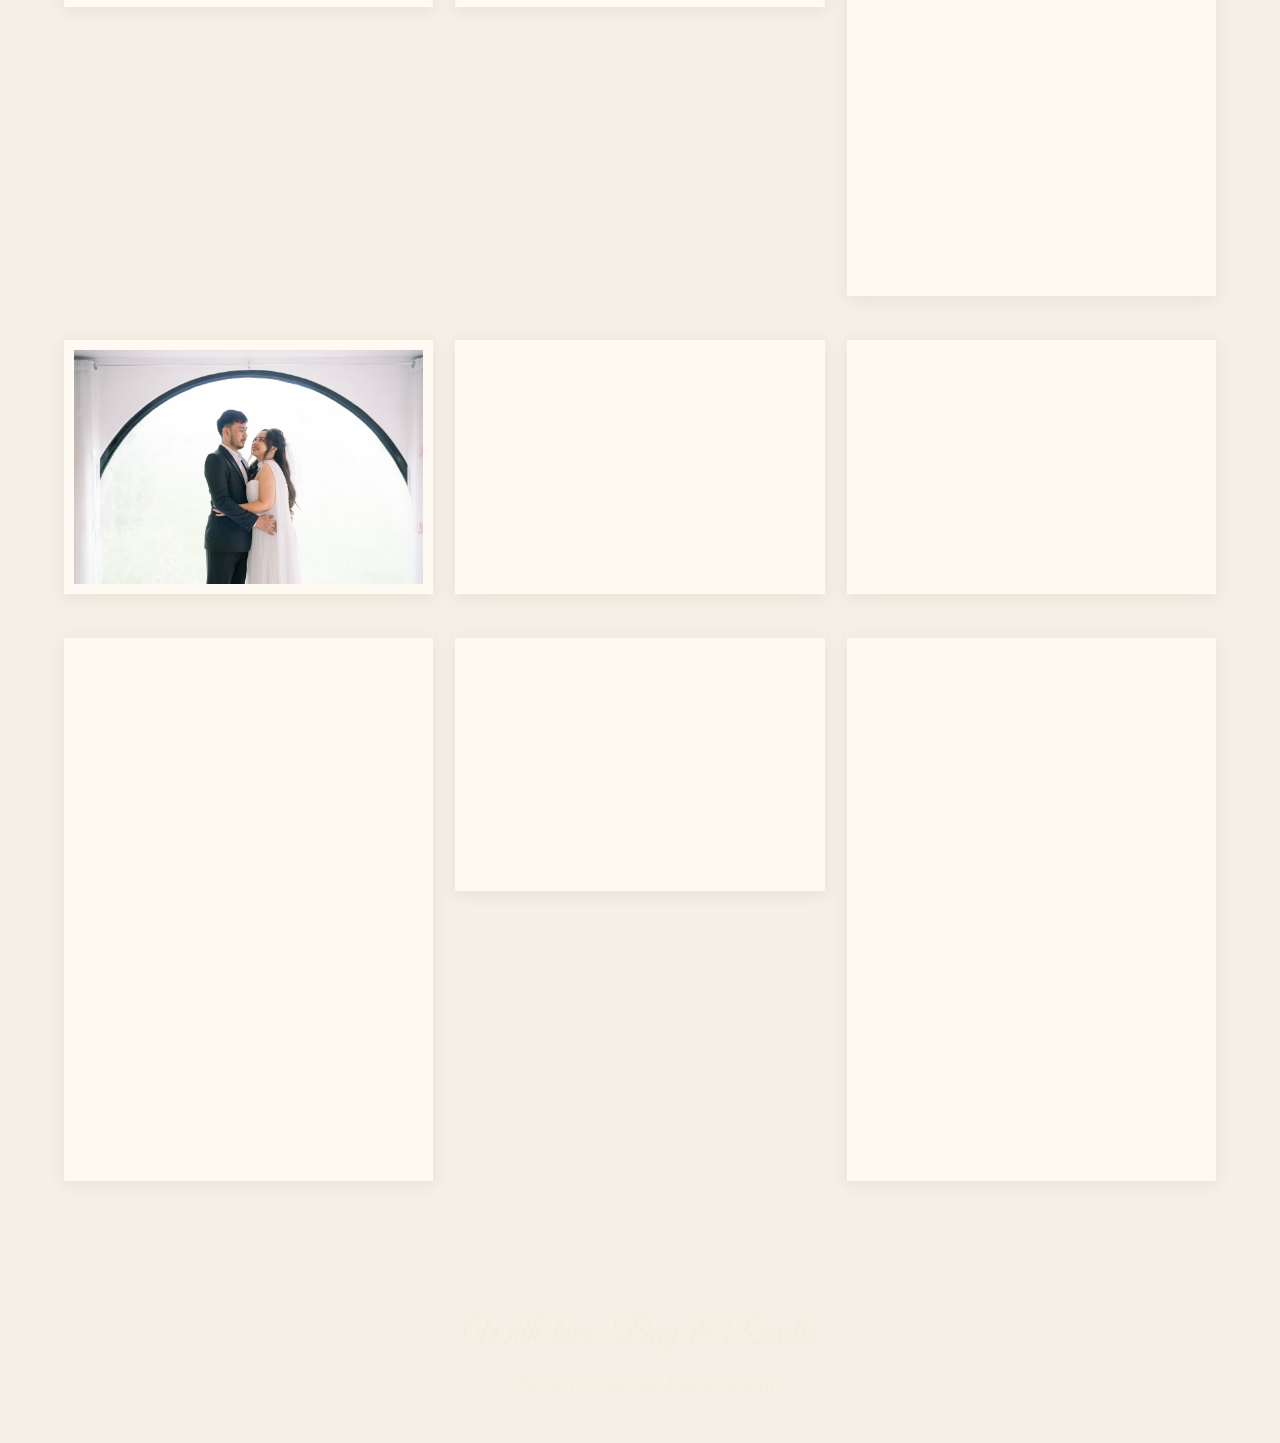
==== commit 2a9f9c98: "Move navy portrait before black suit gallery photos" ====
--- a/gallery.html
+++ b/gallery.html
@@ -24,10 +24,11 @@
 <figure><a href="benj-rosette-gallery-06.jpg" target="_blank" rel="noopener noreferrer" aria-label="View full-size photo: Benj and Rosette wearing navy blue beside the sofa"><img src="benj-rosette-gallery-06.jpg" alt="Benj and Rosette wearing navy blue beside the sofa" loading="lazy" decoding="async"></a></figure>
 <figure><a href="benj-rosette-third.jpg" target="_blank" rel="noopener noreferrer" aria-label="View full-size photo: Benj and Rosette holding hands under clear umbrellas"><img src="benj-rosette-third.jpg" alt="Benj and Rosette holding hands under clear umbrellas" loading="lazy" decoding="async"></a></figure>
 <figure><a href="benj-rosette-fourth.jpg" target="_blank" rel="noopener noreferrer" aria-label="View full-size photo: Benj and Rosette embracing under an umbrella"><img src="benj-rosette-fourth.jpg" alt="Benj and Rosette embracing under an umbrella" loading="lazy" decoding="async"></a></figure>
+<figure><a href="benj-rosette-gift-portrait.jpg" target="_blank" rel="noopener noreferrer" aria-label="View full-size photo: Rosette leaning against Benj by an arched window"><img src="benj-rosette-gift-portrait.jpg" alt="Rosette leaning against Benj by an arched window" loading="lazy" decoding="async"></a></figure>
 <figure><a href="benj-rosette-first.jpg" target="_blank" rel="noopener noreferrer" aria-label="View full-size photo: Benj and Rosette embracing in front of an arched window"><img src="benj-rosette-first.jpg" alt="Benj and Rosette embracing in front of an arched window" loading="eager" decoding="async"></a></figure>
 <figure><a href="benj-rosette-second.jpg" target="_blank" rel="noopener noreferrer" aria-label="View full-size photo: Benj embracing Rosette as she holds her bouquet"><img src="benj-rosette-second.jpg" alt="Benj embracing Rosette as she holds her bouquet" loading="lazy" decoding="async"></a></figure>
 <figure><a href="benj-rosette-story.jpg" target="_blank" rel="noopener noreferrer" aria-label="View full-size photo: Rosette standing beside Benj seated by an arched window"><img src="benj-rosette-story.jpg" alt="Rosette standing beside Benj seated by an arched window" loading="lazy" decoding="async"></a></figure>
-<figure><a href="benj-rosette-gift-portrait.jpg" target="_blank" rel="noopener noreferrer" aria-label="View full-size photo: Rosette leaning against Benj by an arched window"><img src="benj-rosette-gift-portrait.jpg" alt="Rosette leaning against Benj by an arched window" loading="lazy" decoding="async"></a></figure>
+
 <figure><a href="benj-rosette-gallery-07.jpg" target="_blank" rel="noopener noreferrer" aria-label="View full-size photo: Benj in a suit and Rosette in a white dress on the staircase"><img src="benj-rosette-gallery-07.jpg" alt="Benj in a suit and Rosette in a white dress on the staircase" loading="lazy" decoding="async"></a></figure>
 <figure><a href="benj-rosette-gallery-08.jpg" target="_blank" rel="noopener noreferrer" aria-label="View full-size photo: Benj in a suit and Rosette in a white dress seated by an arched window"><img src="benj-rosette-gallery-08.jpg" alt="Benj in a suit and Rosette in a white dress seated by an arched window" loading="lazy" decoding="async"></a></figure>
 <figure><a href="benj-rosette-gallery-09.jpg" target="_blank" rel="noopener noreferrer" aria-label="View full-size photo: Benj in a suit and Rosette in a white dress looking along the staircase"><img src="benj-rosette-gallery-09.jpg" alt="Benj in a suit and Rosette in a white dress looking along the staircase" loading="lazy" decoding="async"></a></figure></div></main>
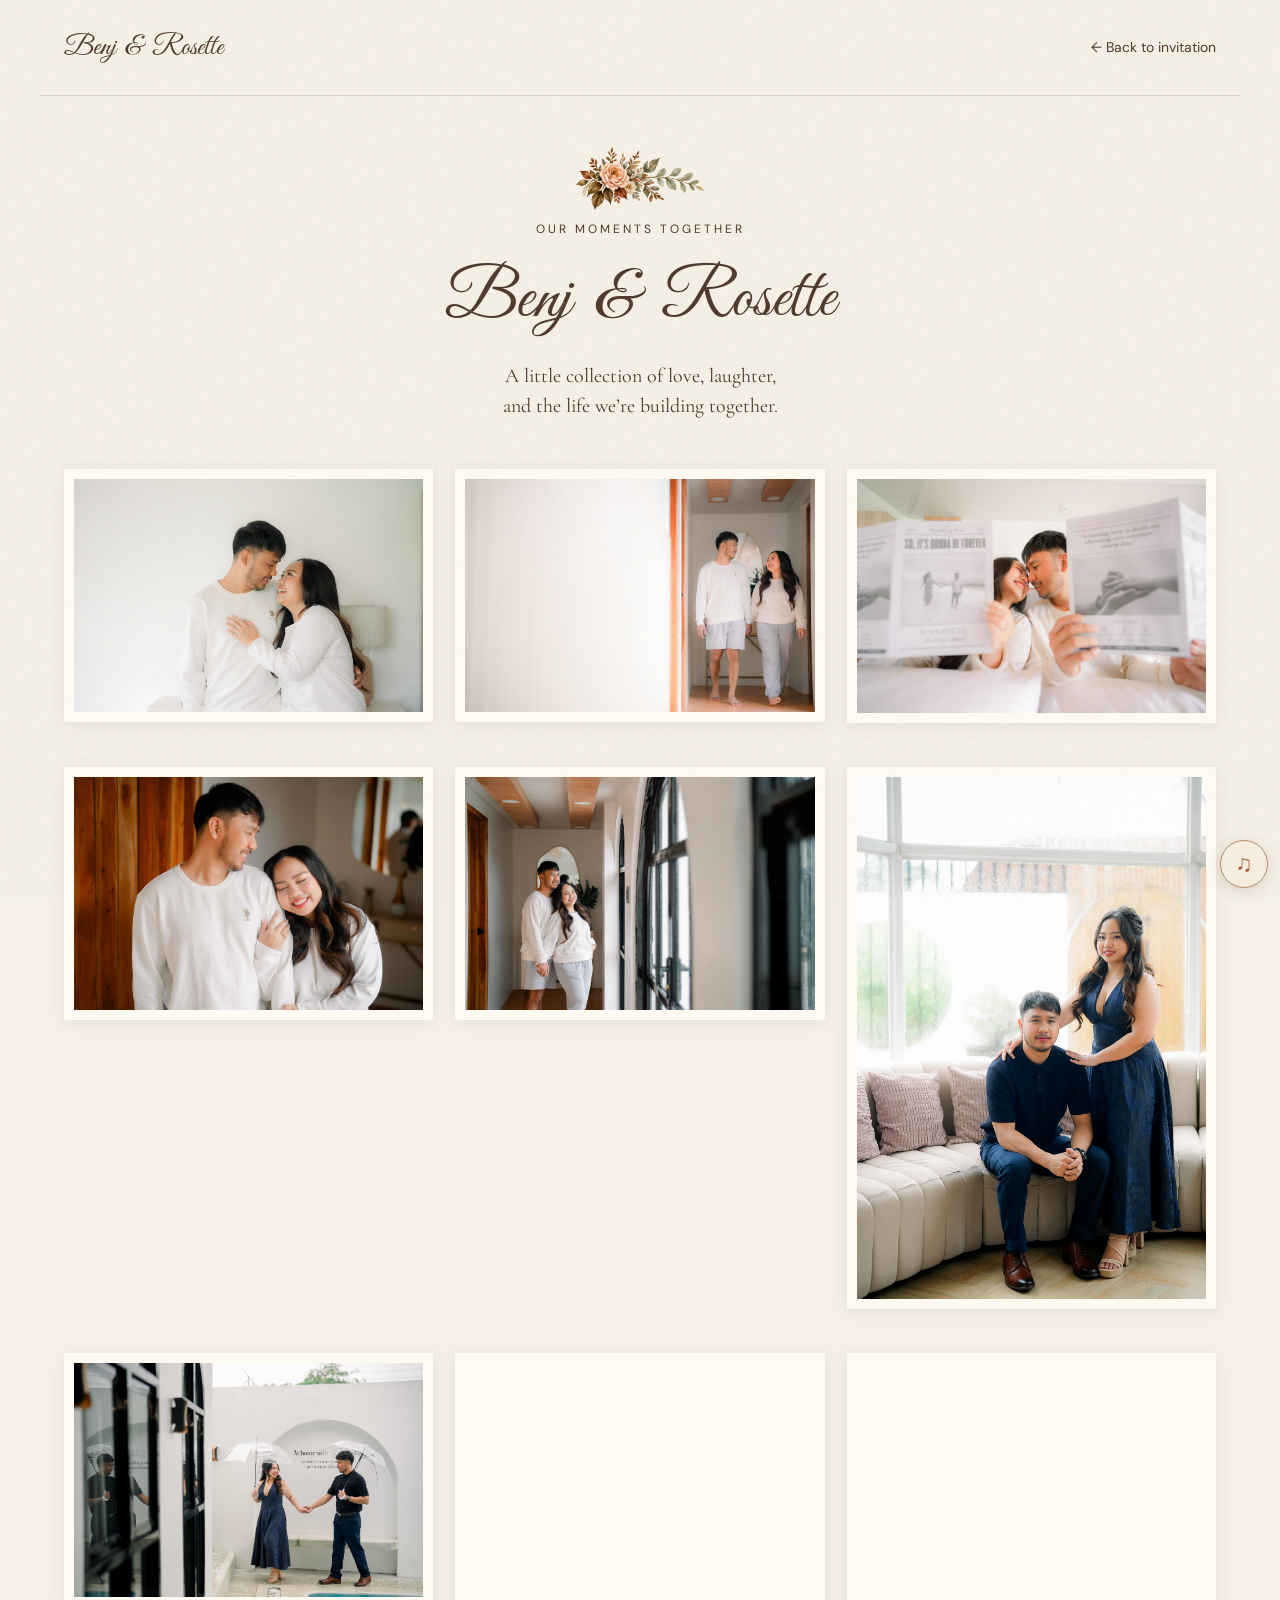
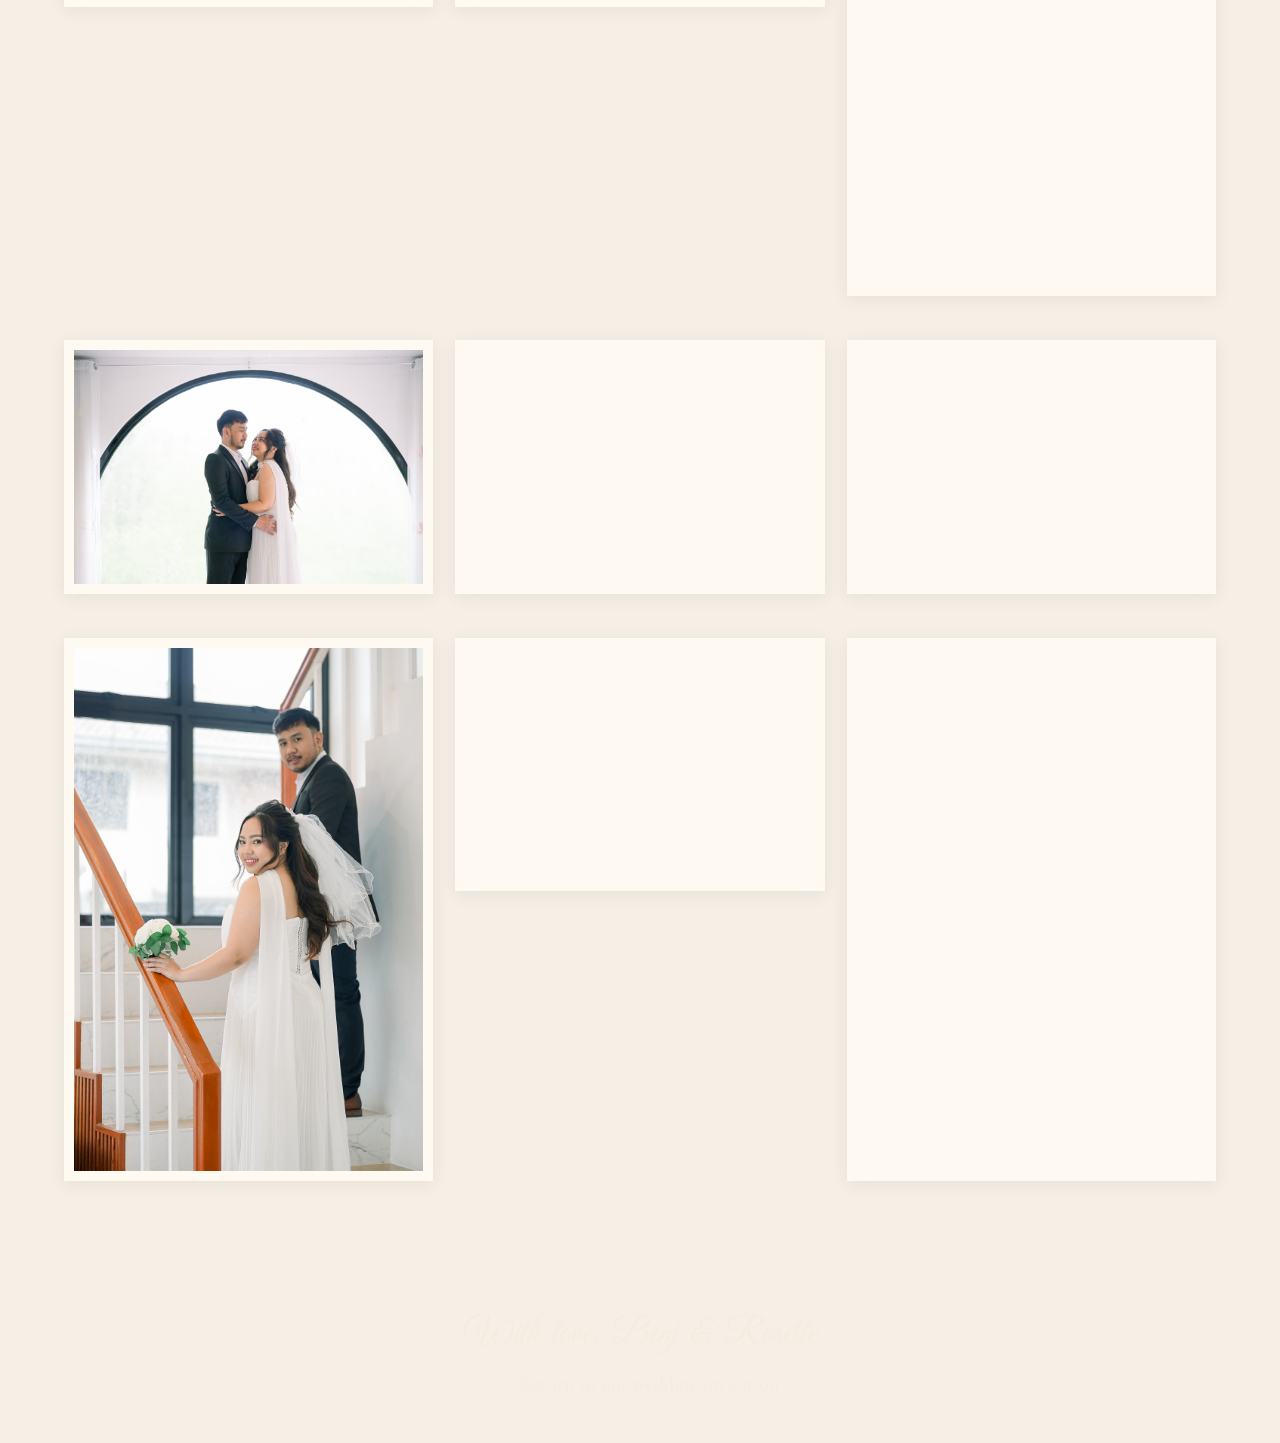
==== commit 5045f333: "Add wedding music and playback control to gallery" ====
--- a/gallery.html
+++ b/gallery.html
@@ -33,4 +33,66 @@
 <figure><a href="benj-rosette-gallery-08.jpg" target="_blank" rel="noopener noreferrer" aria-label="View full-size photo: Benj in a suit and Rosette in a white dress seated by an arched window"><img src="benj-rosette-gallery-08.jpg" alt="Benj in a suit and Rosette in a white dress seated by an arched window" loading="lazy" decoding="async"></a></figure>
 <figure><a href="benj-rosette-gallery-09.jpg" target="_blank" rel="noopener noreferrer" aria-label="View full-size photo: Benj in a suit and Rosette in a white dress looking along the staircase"><img src="benj-rosette-gallery-09.jpg" alt="Benj in a suit and Rosette in a white dress looking along the staircase" loading="lazy" decoding="async"></a></figure></div></main>
 <footer class="gallery-footer"><p class="gallery-signature">With love, Benj &amp; Rosette</p><a href="index.html">Return to our wedding invitation</a></footer>
+<audio id="wedding-music" loop preload="metadata"><source src="your-universe.mp3" type="audio/mpeg"><source src="your-universe.m4a" type="audio/mp4"></audio>
+<button type="button" id="music-toggle" class="music-toggle" aria-label="Play wedding music" aria-pressed="false"><span aria-hidden="true">♫</span> <span id="music-label">Play music</span></button>
+<p id="music-status" class="music-status" role="status" hidden></p>
+<script>
+const weddingMusic = document.querySelector('#wedding-music');
+const musicToggle = document.querySelector('#music-toggle');
+const musicLabel = document.querySelector('#music-label');
+const musicStatus = document.querySelector('#music-status');
+weddingMusic.volume = 0.5;
+let musicPlaying = false;
+function updateMusicControl() {
+  const playing = musicPlaying && !weddingMusic.paused;
+  const requested = !weddingMusic.paused && !weddingMusic.error;
+  musicToggle.setAttribute('aria-pressed', String(playing));
+  musicToggle.setAttribute('aria-label', requested ? 'Pause wedding music' : 'Play wedding music');
+  musicLabel.textContent = requested ? (playing ? 'Pause music' : 'Loading music…') : 'Play music';
+}
+async function playWeddingMusic() {
+  musicStatus.hidden = true;
+  weddingMusic.muted = false;
+  // Some mobile browsers expose an explicit music playback audio session.
+  try { if (navigator.audioSession) navigator.audioSession.type = 'playback'; } catch (_) {}
+  if (weddingMusic.error) weddingMusic.load();
+  try { await weddingMusic.play(); } catch (error) {
+    if (error.name === 'AbortError' && weddingMusic.paused) return;
+    musicPlaying = false;
+    musicStatus.textContent = error.name === 'NotAllowedError'
+      ? 'Tap ♫ to start the music.'
+      : 'Music could not load. Tap ♫ to try again.';
+    musicStatus.hidden = false;
+    updateMusicControl();
+  }
+}
+musicToggle.addEventListener('click', () => {
+  musicStatus.hidden = true;
+  if (!weddingMusic.paused && !weddingMusic.error) { weddingMusic.pause(); return; }
+  playWeddingMusic();
+});
+weddingMusic.addEventListener('playing', () => {
+  musicPlaying = true;
+  musicStatus.hidden = true;
+  updateMusicControl();
+});
+weddingMusic.addEventListener('waiting', () => {
+  musicPlaying = false;
+  musicStatus.textContent = 'Loading music…';
+  musicStatus.hidden = false;
+  updateMusicControl();
+});
+weddingMusic.addEventListener('pause', () => {
+  musicPlaying = false;
+  musicStatus.hidden = true;
+  updateMusicControl();
+});
+weddingMusic.addEventListener('error', () => {
+  musicPlaying = false;
+  musicStatus.textContent = 'Music could not load. Tap ♫ to try again.';
+  musicStatus.hidden = false;
+  updateMusicControl();
+});
+window.addEventListener('pagehide', () => weddingMusic.pause());
+</script>
 </body></html>
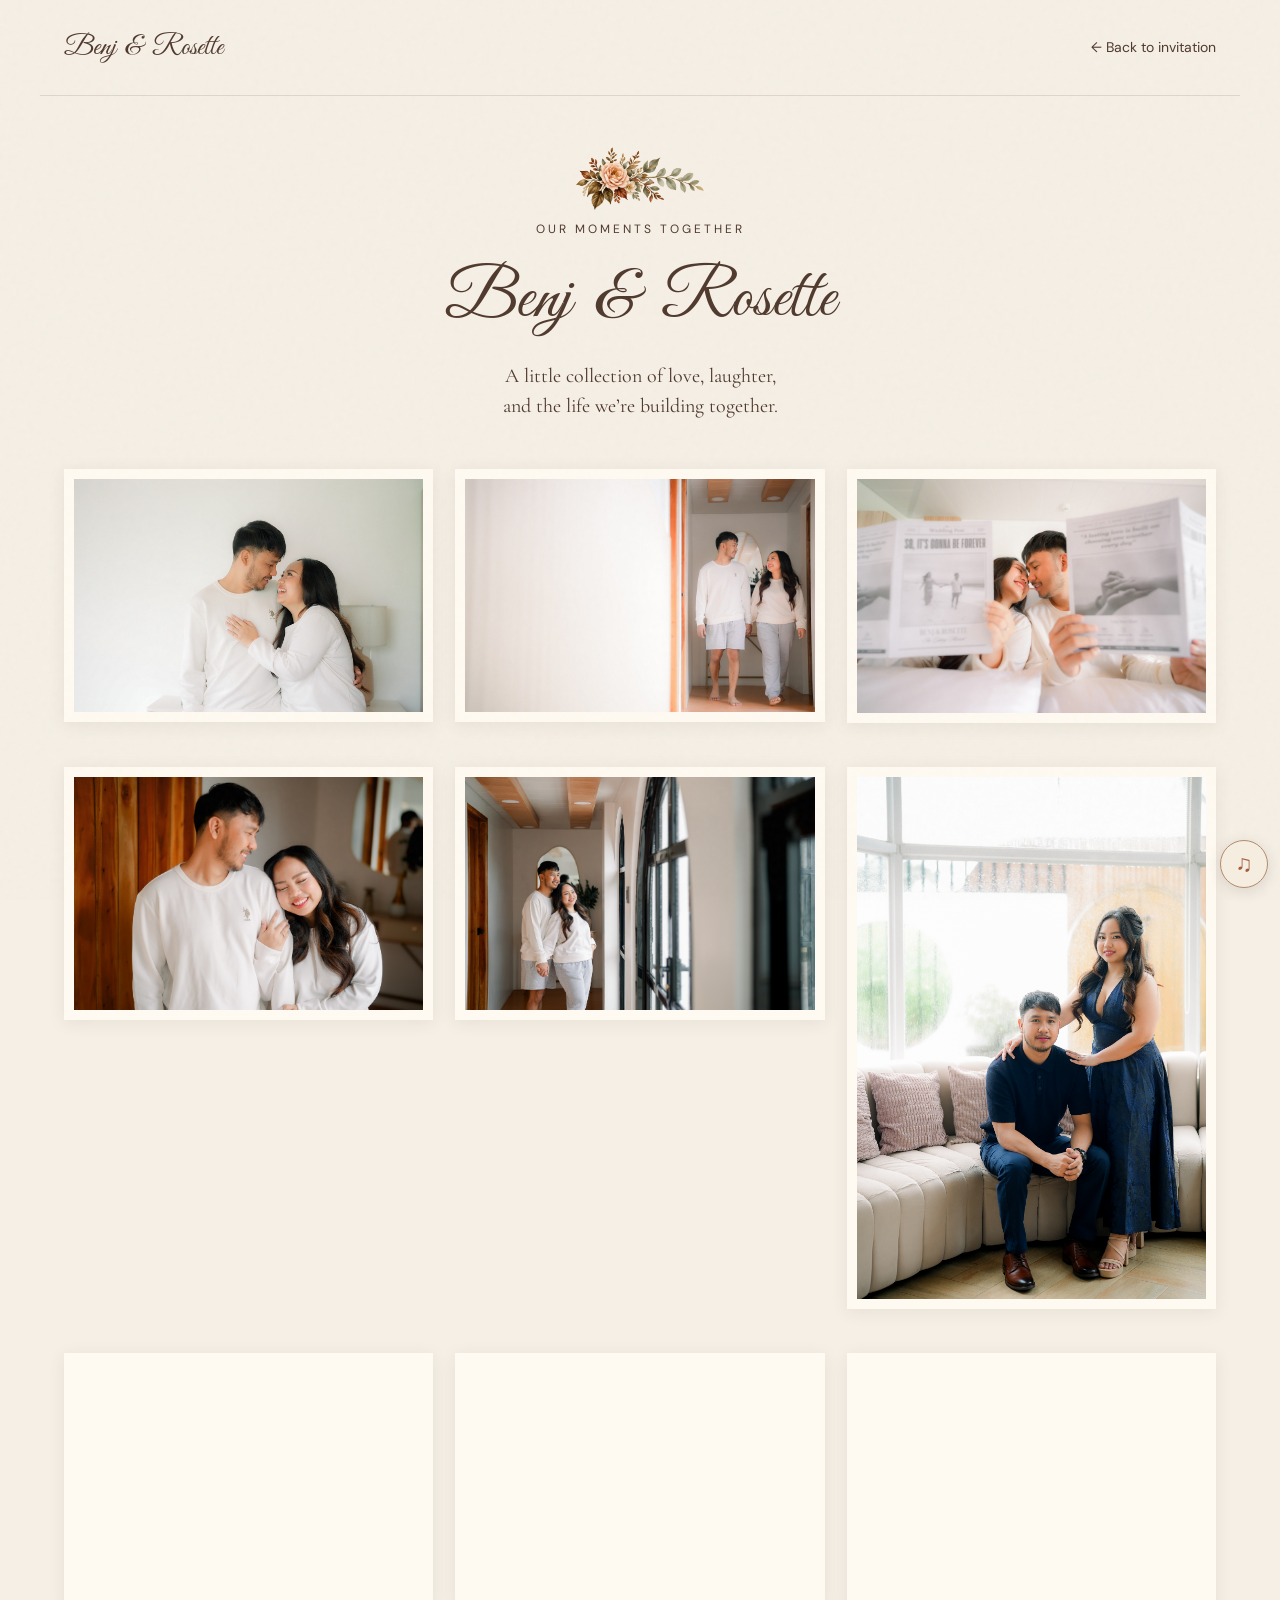
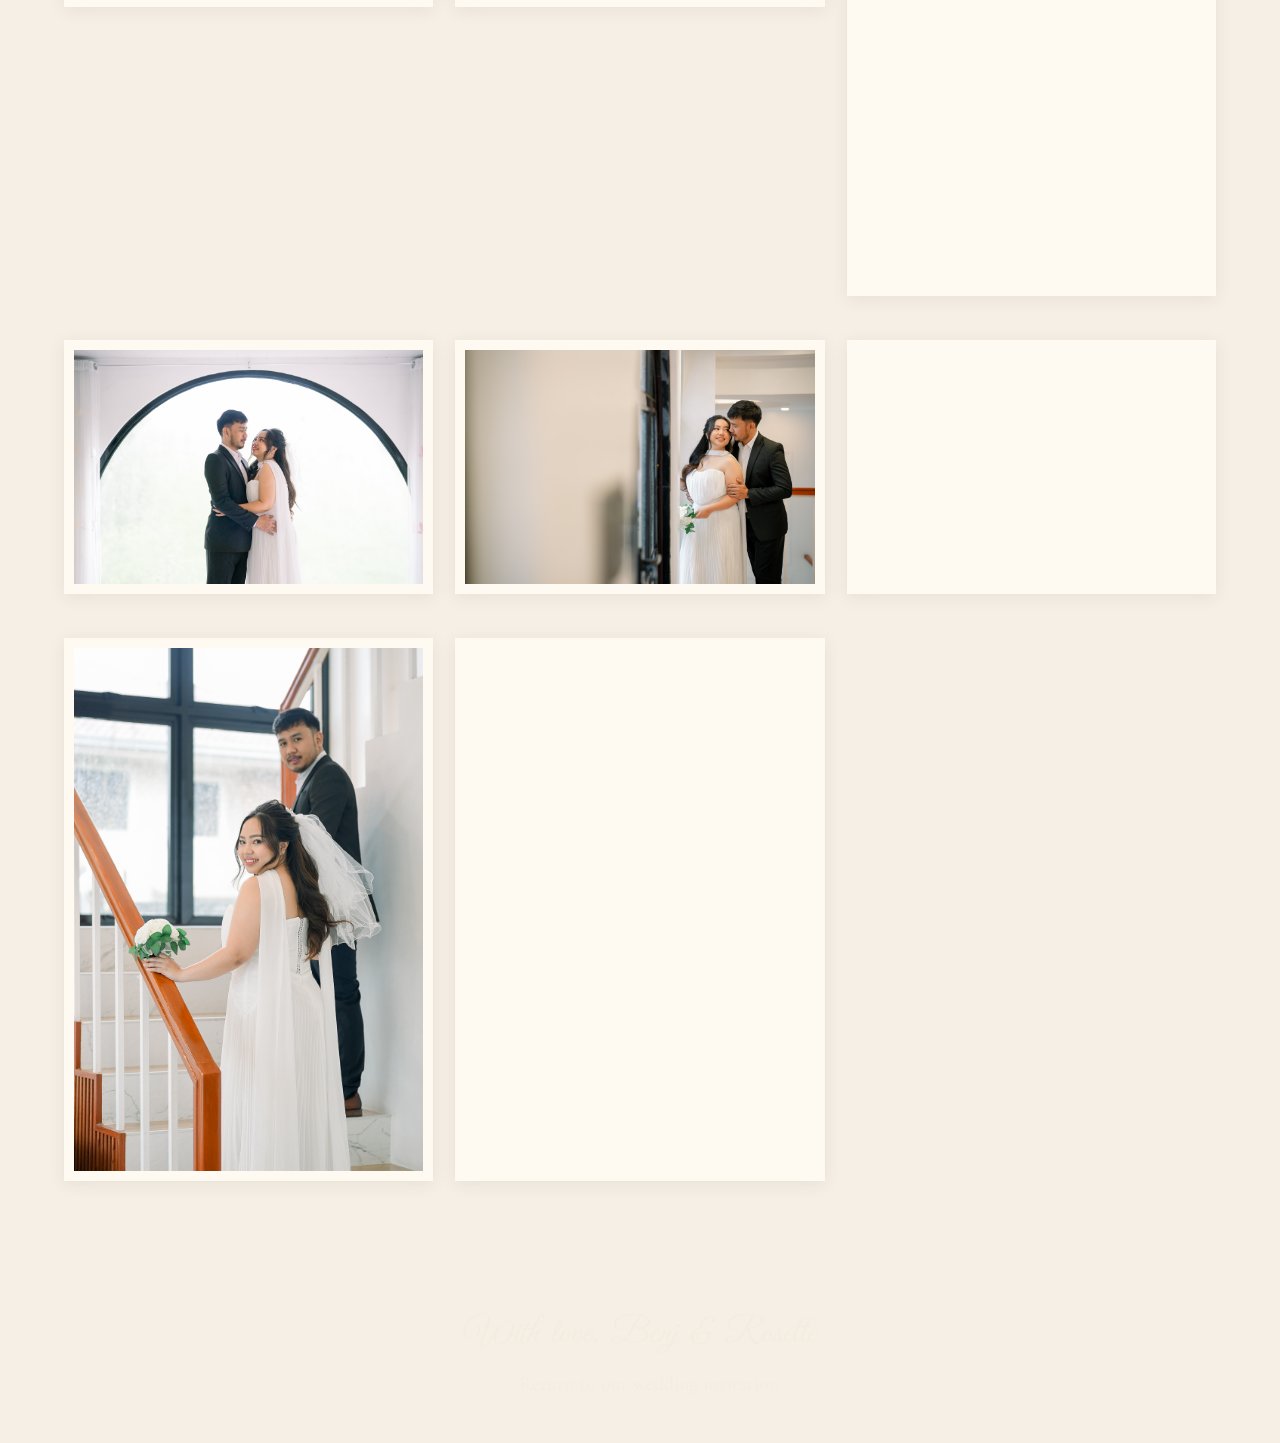
==== commit 3d3e314b: "Remove duplicate seated portrait from gallery" ====
--- a/gallery.html
+++ b/gallery.html
@@ -30,7 +30,7 @@
 <figure><a href="benj-rosette-story.jpg" target="_blank" rel="noopener noreferrer" aria-label="View full-size photo: Rosette standing beside Benj seated by an arched window"><img src="benj-rosette-story.jpg" alt="Rosette standing beside Benj seated by an arched window" loading="lazy" decoding="async"></a></figure>
 
 <figure><a href="benj-rosette-gallery-07.jpg" target="_blank" rel="noopener noreferrer" aria-label="View full-size photo: Benj in a suit and Rosette in a white dress on the staircase"><img src="benj-rosette-gallery-07.jpg" alt="Benj in a suit and Rosette in a white dress on the staircase" loading="lazy" decoding="async"></a></figure>
-<figure><a href="benj-rosette-gallery-08.jpg" target="_blank" rel="noopener noreferrer" aria-label="View full-size photo: Benj in a suit and Rosette in a white dress seated by an arched window"><img src="benj-rosette-gallery-08.jpg" alt="Benj in a suit and Rosette in a white dress seated by an arched window" loading="lazy" decoding="async"></a></figure>
+
 <figure><a href="benj-rosette-gallery-09.jpg" target="_blank" rel="noopener noreferrer" aria-label="View full-size photo: Benj in a suit and Rosette in a white dress looking along the staircase"><img src="benj-rosette-gallery-09.jpg" alt="Benj in a suit and Rosette in a white dress looking along the staircase" loading="lazy" decoding="async"></a></figure></div></main>
 <footer class="gallery-footer"><p class="gallery-signature">With love, Benj &amp; Rosette</p><a href="index.html">Return to our wedding invitation</a></footer>
 <audio id="wedding-music" loop preload="metadata"><source src="your-universe.mp3" type="audio/mpeg"><source src="your-universe.m4a" type="audio/mp4"></audio>
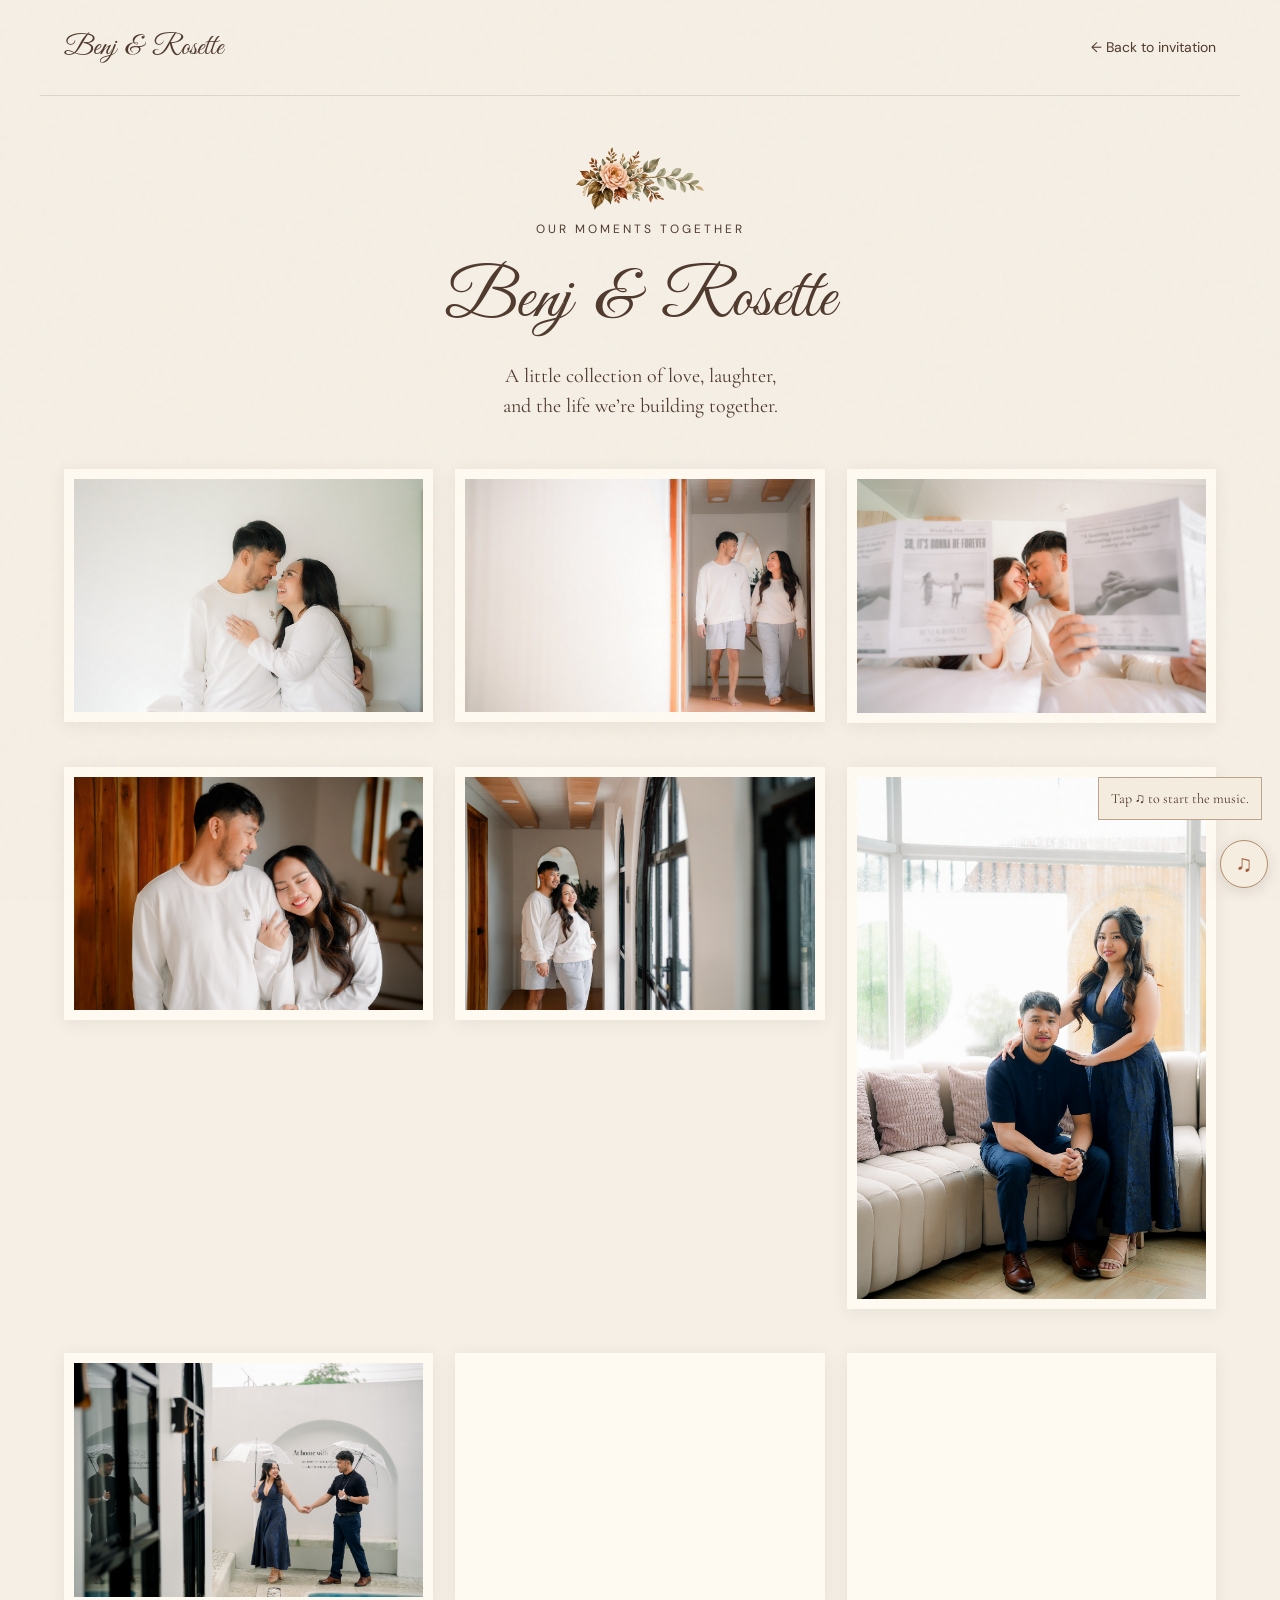
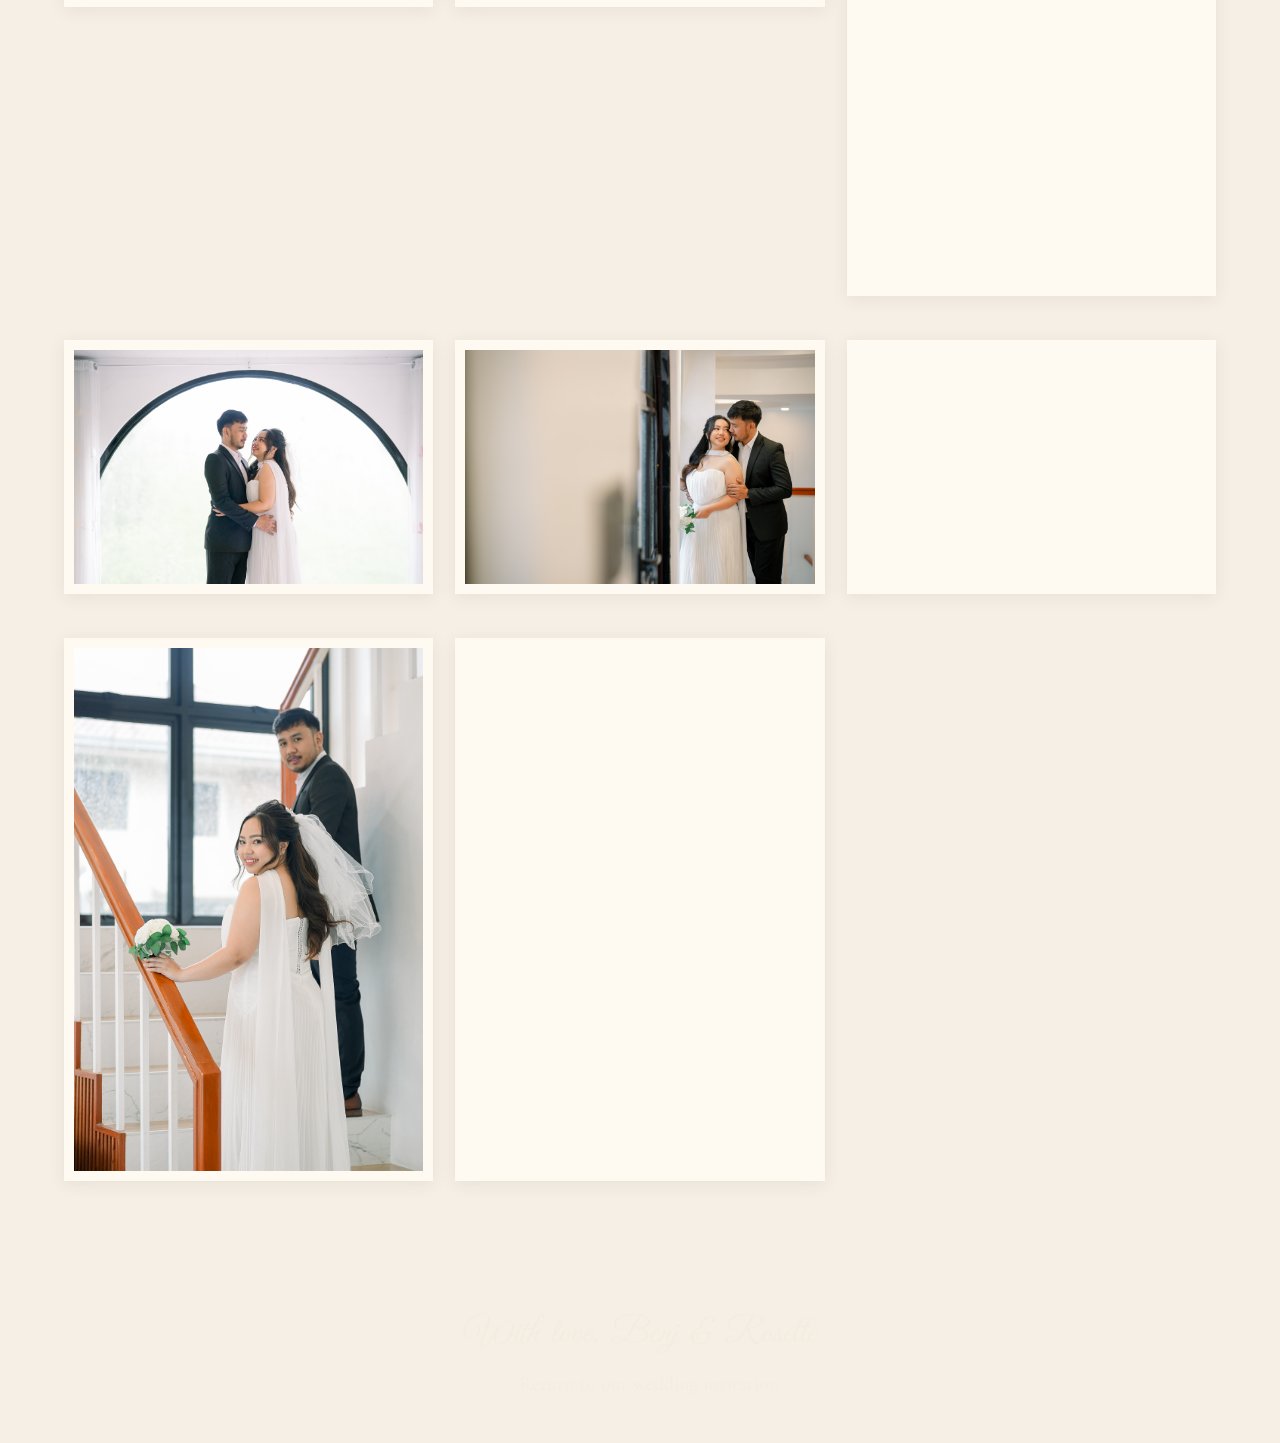
==== commit ed5cdd99: "Autoplay gallery music with first gesture fallback" ====
--- a/gallery.html
+++ b/gallery.html
@@ -33,7 +33,7 @@
 
 <figure><a href="benj-rosette-gallery-09.jpg" target="_blank" rel="noopener noreferrer" aria-label="View full-size photo: Benj in a suit and Rosette in a white dress looking along the staircase"><img src="benj-rosette-gallery-09.jpg" alt="Benj in a suit and Rosette in a white dress looking along the staircase" loading="lazy" decoding="async"></a></figure></div></main>
 <footer class="gallery-footer"><p class="gallery-signature">With love, Benj &amp; Rosette</p><a href="index.html">Return to our wedding invitation</a></footer>
-<audio id="wedding-music" loop preload="metadata"><source src="your-universe.mp3" type="audio/mpeg"><source src="your-universe.m4a" type="audio/mp4"></audio>
+<audio id="wedding-music" autoplay loop preload="auto"><source src="your-universe.mp3" type="audio/mpeg"><source src="your-universe.m4a" type="audio/mp4"></audio>
 <button type="button" id="music-toggle" class="music-toggle" aria-label="Play wedding music" aria-pressed="false"><span aria-hidden="true">♫</span> <span id="music-label">Play music</span></button>
 <p id="music-status" class="music-status" role="status" hidden></p>
 <script>
@@ -94,5 +94,19 @@
   updateMusicControl();
 });
 window.addEventListener('pagehide', () => weddingMusic.pause());
+// Start on arrival; retry on the first gesture when autoplay is blocked.
+playWeddingMusic();
+function startGalleryMusicOnGesture(event) {
+  if (event.target.closest('#music-toggle')) return;
+  if (weddingMusic.paused) playWeddingMusic();
+  document.removeEventListener('pointerdown', startGalleryMusicOnGesture);
+  document.removeEventListener('keydown', startGalleryMusicOnGesture);
+}
+document.addEventListener('pointerdown', startGalleryMusicOnGesture);
+document.addEventListener('keydown', startGalleryMusicOnGesture);
+musicToggle.addEventListener('click', () => {
+  document.removeEventListener('pointerdown', startGalleryMusicOnGesture);
+  document.removeEventListener('keydown', startGalleryMusicOnGesture);
+}, { once: true });
 </script>
 </body></html>
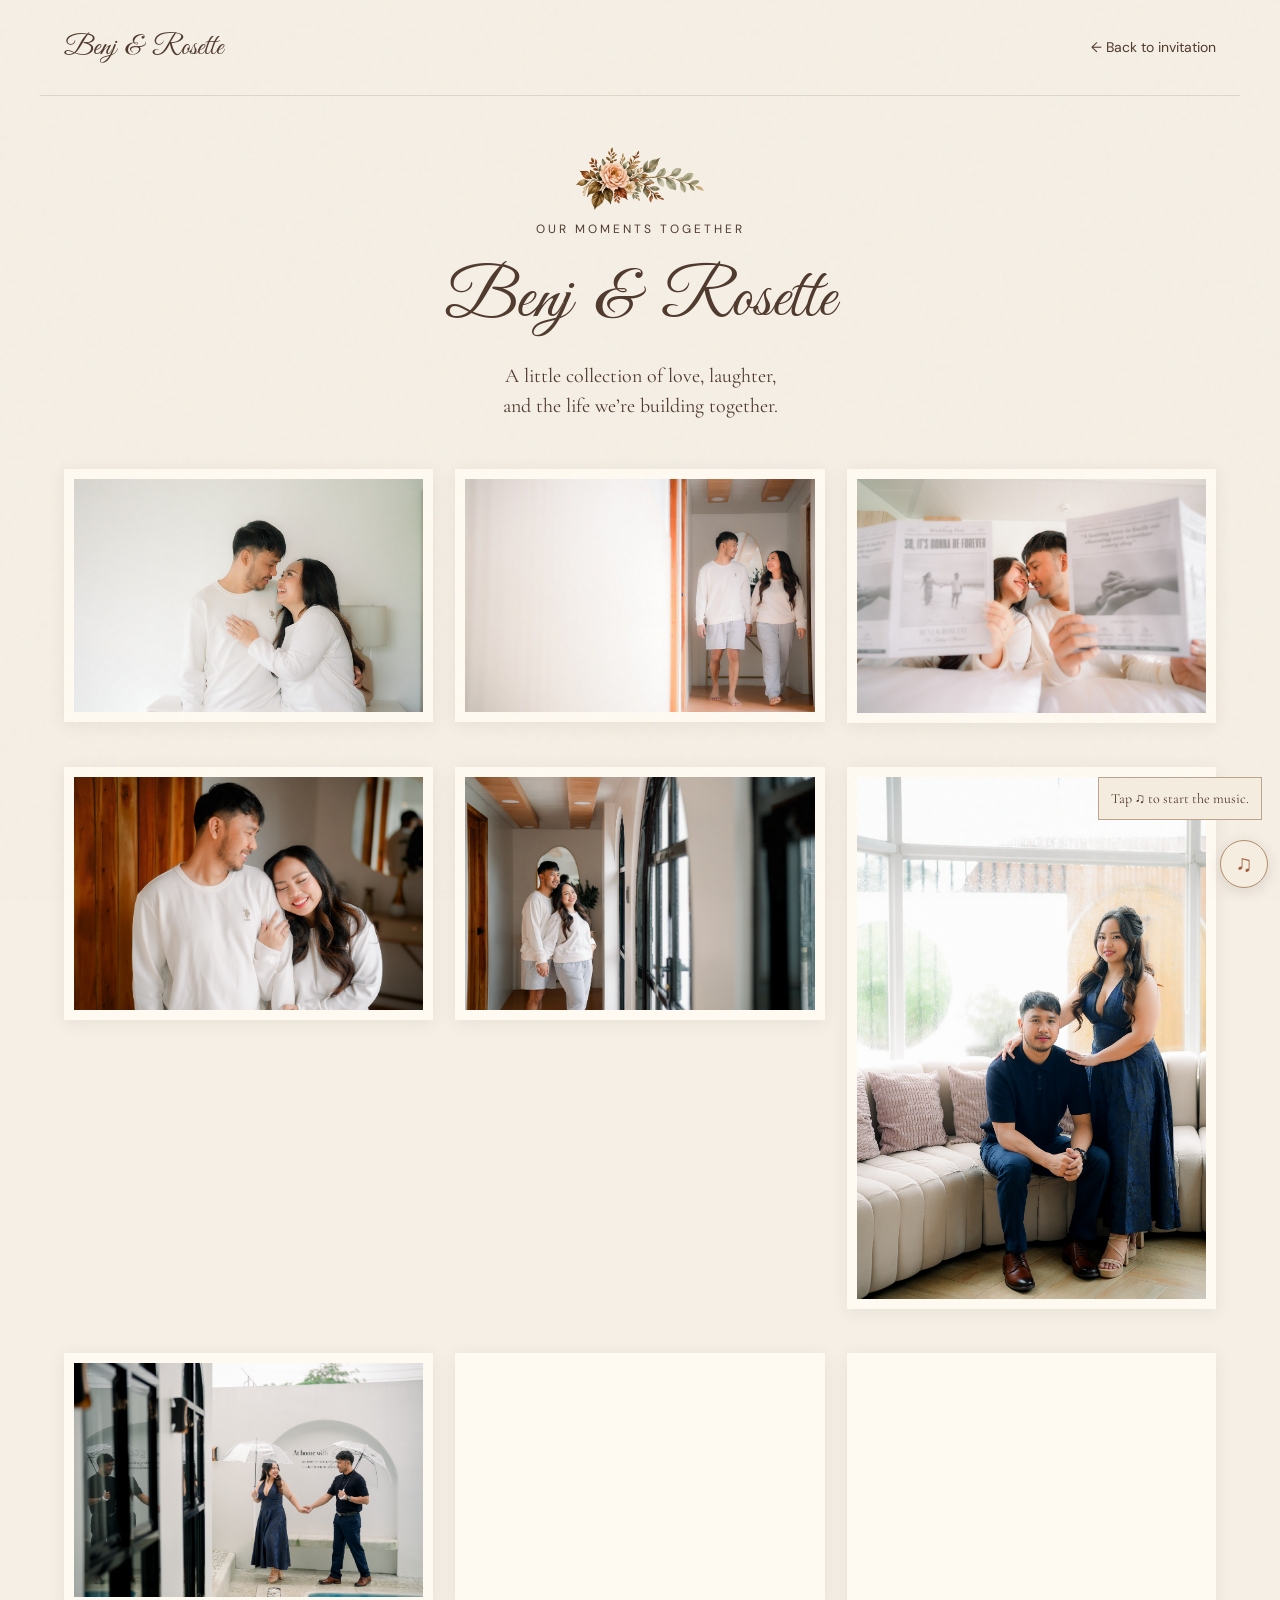
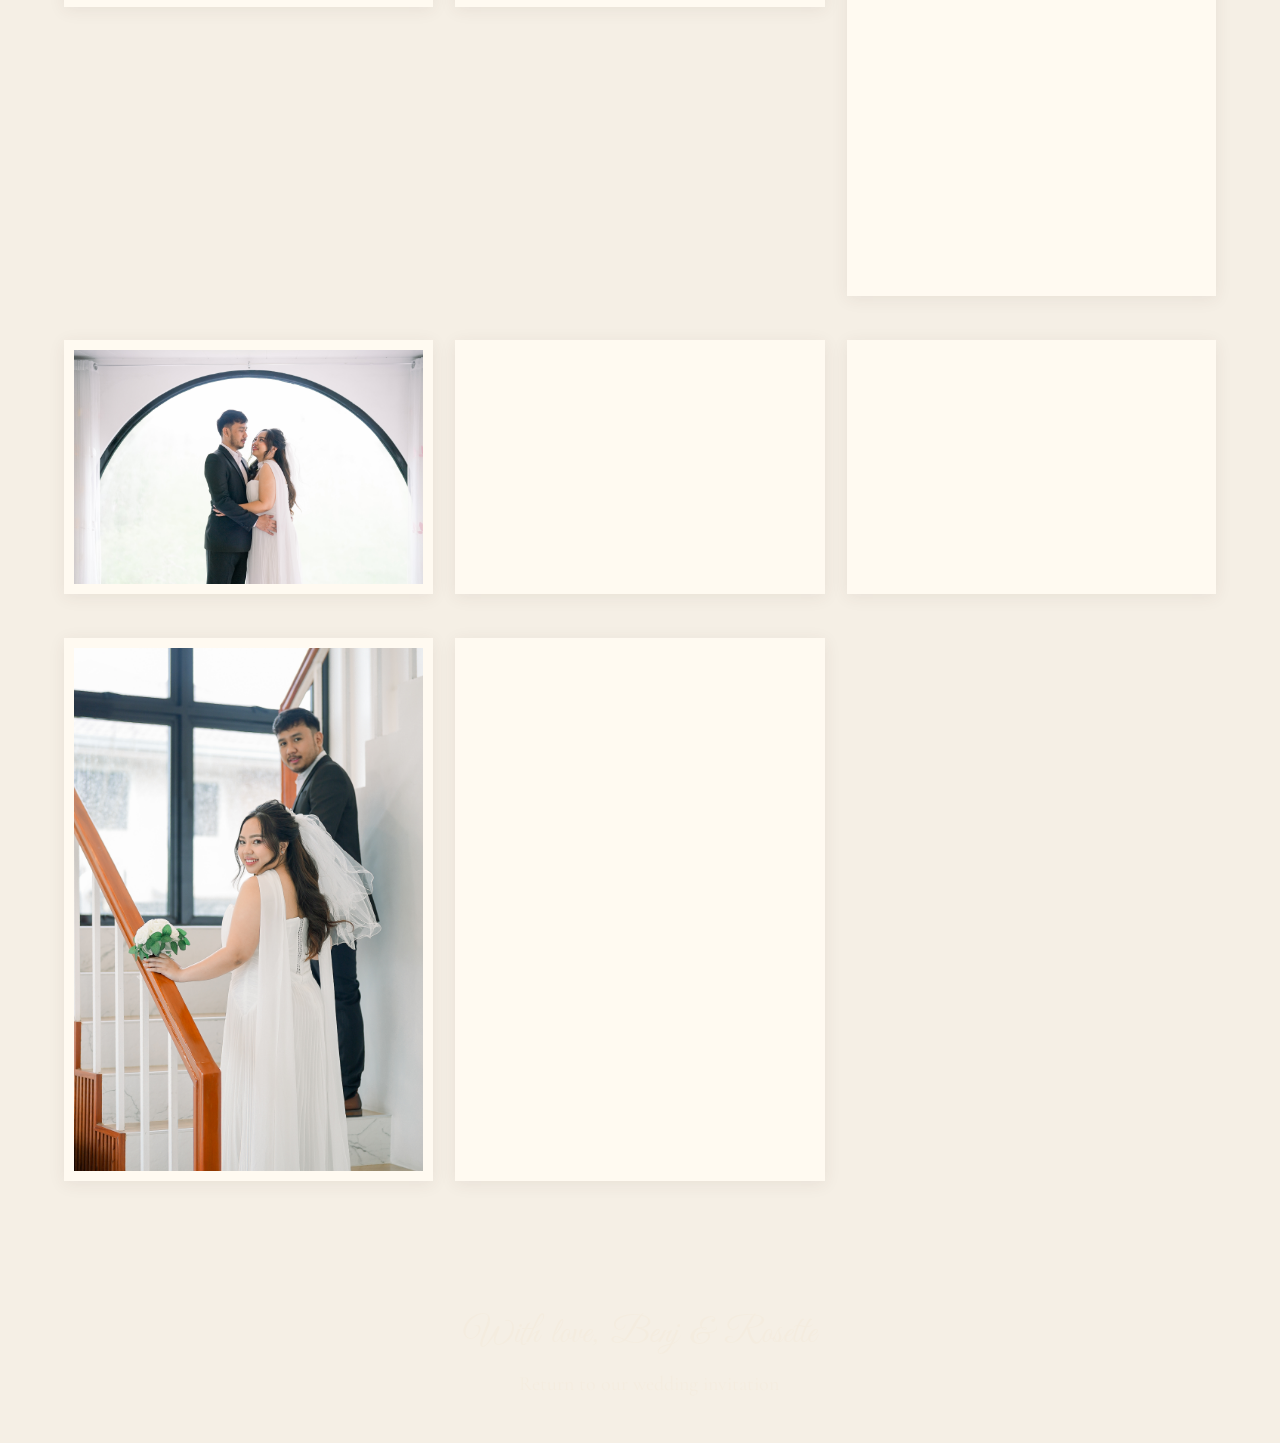
==== commit da497a43: "Animate gallery text and photos as they enter view" ====
--- a/gallery.html
+++ b/gallery.html
@@ -11,6 +11,9 @@
   <link rel="stylesheet" href="styles.css?v=center-close-10">
 <style>
 body.gallery-page{margin:0;background:#f5efe5;color:#50392d}.gallery-nav{max-width:1200px;margin:auto;padding:28px 24px;display:flex;align-items:center;justify-content:space-between;gap:20px;border-bottom:1px solid #50392d22}.gallery-nav a{color:inherit;text-decoration:none;font:14px/1.5 'DM Sans',sans-serif}.gallery-nav .gallery-brand{font:28px/1.4 'Great Vibes','Italianno',cursive;letter-spacing:0;word-spacing:.16em}.gallery-main{max-width:1200px;margin:auto;padding:0 24px 60px}.gallery-header{text-align:center;padding:50px 16px 38px;position:relative}.gallery-header h1{font:400 clamp(44px,8vw,68px)/1.4 'Great Vibes','Italianno',cursive;letter-spacing:0;word-spacing:.18em;margin:14px 0;padding:0 8px}.gallery-header p{font:20px/1.5 'Cormorant Garamond',serif;margin:10px auto;max-width:460px}.gallery-eyebrow{font:12px/1.4 'DM Sans',sans-serif!important;letter-spacing:3px;text-transform:uppercase}.gallery-sprig{width:130px;margin:auto}.gallery-grid{display:grid;grid-template-columns:repeat(3,minmax(0,1fr));gap:22px;align-items:start}.gallery-grid figure{break-inside:avoid;margin:0 0 22px;padding:10px;background:#fffaf1;box-shadow:0 3px 16px #50392d14}.gallery-grid a{display:block}.gallery-grid img{display:block;width:100%;height:auto}.gallery-grid a:focus-visible,.gallery-nav a:focus-visible{outline:3px solid #a85a38;outline-offset:4px}.gallery-footer{text-align:center;font:20px/1.5 'Cormorant Garamond',serif;padding:24px}.gallery-footer a{color:inherit}.gallery-footer .gallery-signature{font:36px/1.5 'Great Vibes','Italianno',cursive;letter-spacing:0;word-spacing:.16em;margin:0 0 8px}@media(max-width:900px){.gallery-grid{grid-template-columns:repeat(2,minmax(0,1fr))}}@media(max-width:550px){.gallery-nav{padding:22px 18px}.gallery-main{padding:0 16px 36px}.gallery-header{padding:32px 0}.gallery-header h1{font-size:clamp(42px,11vw,60px)}.gallery-nav .gallery-brand{font-size:24px}.gallery-grid{grid-template-columns:1fr}.gallery-grid figure{margin-bottom:18px}}
+.gallery-reveal{transition:opacity .85s ease,transform .85s cubic-bezier(.22,1,.36,1);transition-delay:var(--gallery-delay,0ms)}
+.gallery-reveal.is-waiting{opacity:0;transform:translateY(24px)}
+@media(prefers-reduced-motion:reduce){.gallery-reveal{transition:none}.gallery-reveal.is-waiting{opacity:1;transform:none}}
 </style>
 </head>
 <body class="gallery-page">
@@ -37,6 +40,21 @@
 <button type="button" id="music-toggle" class="music-toggle" aria-label="Play wedding music" aria-pressed="false"><span aria-hidden="true">♫</span> <span id="music-label">Play music</span></button>
 <p id="music-status" class="music-status" role="status" hidden></p>
 <script>
+// Reveal each element once as it enters view; leave content visible without JS.
+if ('IntersectionObserver' in window && !window.matchMedia('(prefers-reduced-motion: reduce)').matches) {
+  const galleryRevealObserver = new IntersectionObserver(entries => {
+    entries.forEach(entry => {
+      if (!entry.isIntersecting) return;
+      entry.target.classList.remove('is-waiting');
+      galleryRevealObserver.unobserve(entry.target);
+    });
+  }, { threshold: 0.06, rootMargin: '0px 0px -24px 0px' });
+  document.querySelectorAll('.gallery-header > *, .gallery-grid figure, .gallery-footer > *').forEach((element, index) => {
+    element.style.setProperty('--gallery-delay', `${Math.min(index % 3, 2) * 100}ms`);
+    element.classList.add('gallery-reveal', 'is-waiting');
+    galleryRevealObserver.observe(element);
+  });
+}
 const weddingMusic = document.querySelector('#wedding-music');
 const musicToggle = document.querySelector('#music-toggle');
 const musicLabel = document.querySelector('#music-label');
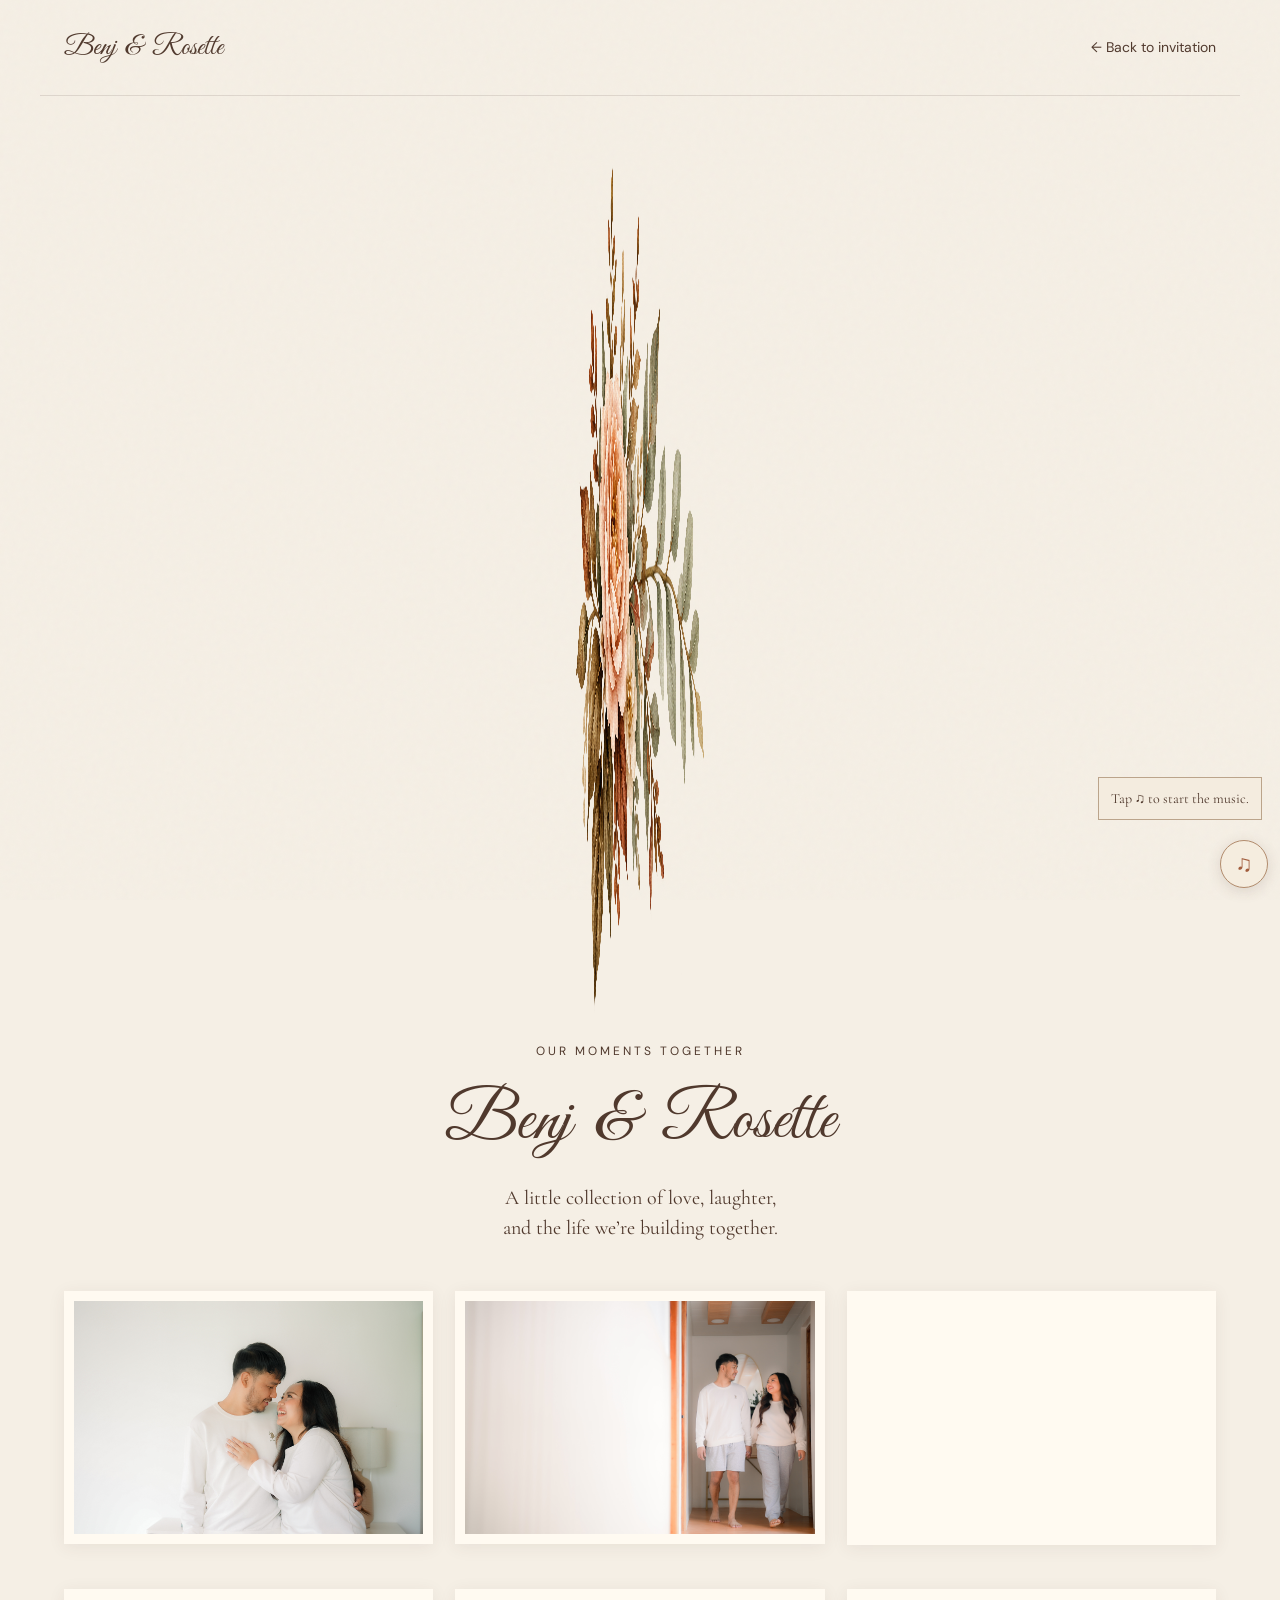
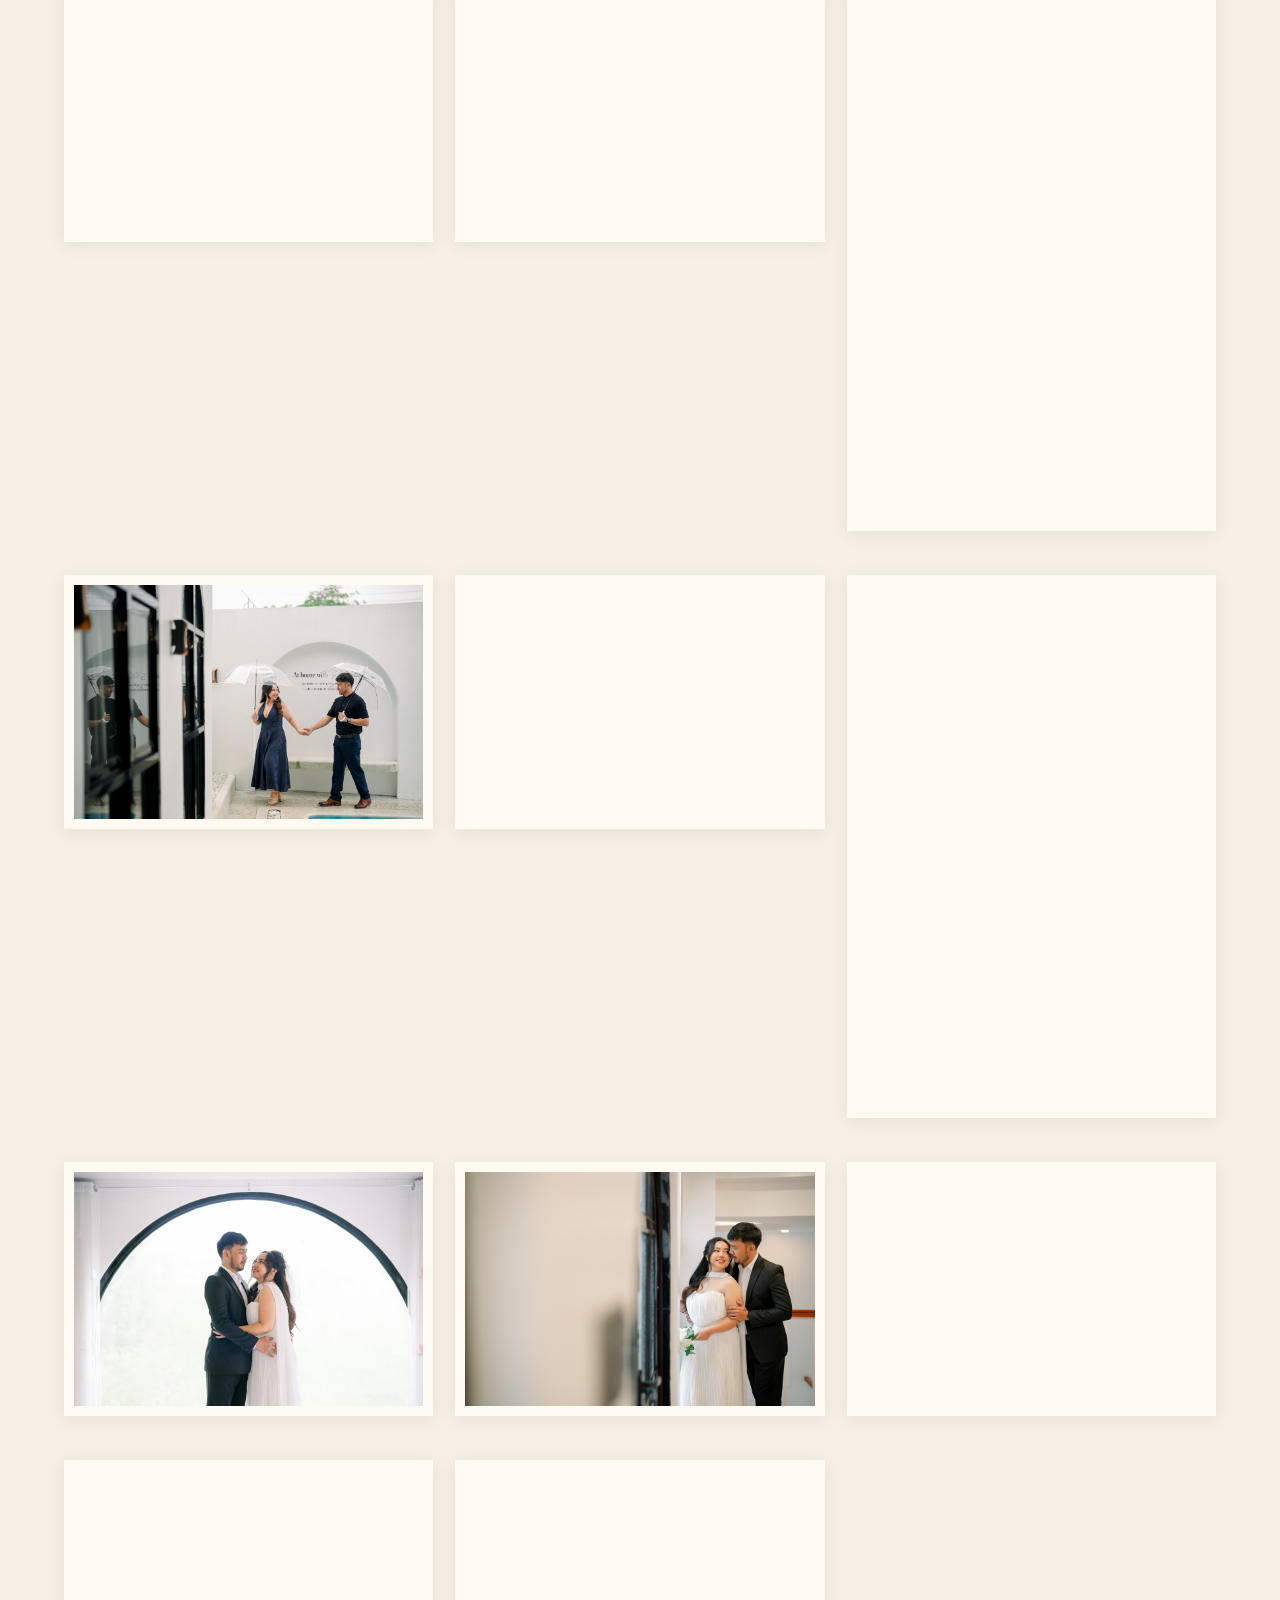
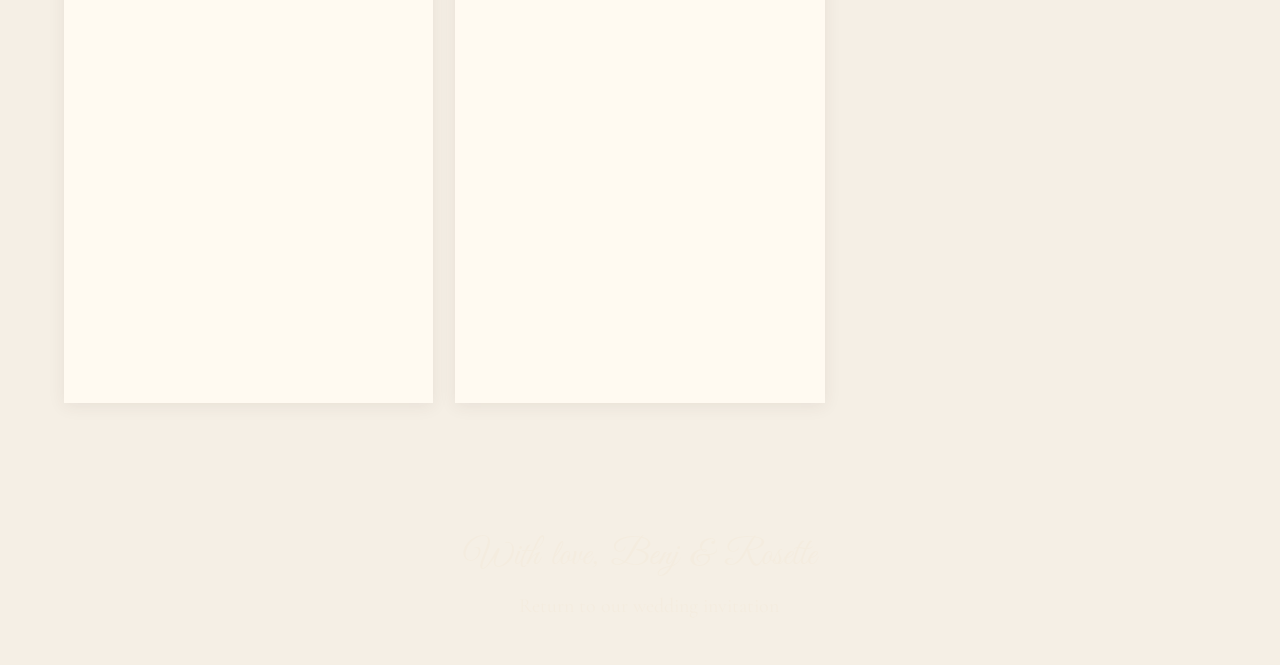
==== commit b4817358: "Reserve gallery photo space for scroll animations" ====
--- a/gallery.html
+++ b/gallery.html
@@ -18,23 +18,23 @@
 </head>
 <body class="gallery-page">
 <nav class="gallery-nav" aria-label="Gallery navigation"><a class="gallery-brand" href="index.html">Benj &amp; Rosette</a><a href="index.html">← Back to invitation</a></nav>
-<main class="gallery-main" id="main"><header class="gallery-header"><img class="gallery-sprig" src="diagonal-sprig.png" alt=""><p class="gallery-eyebrow">Our moments together</p><h1>Benj &amp; Rosette</h1><p>A little collection of love, laughter,<br>and the life we’re building together.</p></header>
-<div class="gallery-grid" aria-label="Benj and Rosette photo gallery"><figure><a href="benj-rosette-gallery-01.jpg" target="_blank" rel="noopener noreferrer" aria-label="View full-size photo: Benj and Rosette smiling at each other in white sweaters"><img src="benj-rosette-gallery-01.jpg" alt="Benj and Rosette smiling at each other in white sweaters" loading="eager" decoding="async"></a></figure>
-<figure><a href="benj-rosette-gallery-02.jpg" target="_blank" rel="noopener noreferrer" aria-label="View full-size photo: Benj and Rosette holding hands in white sweaters"><img src="benj-rosette-gallery-02.jpg" alt="Benj and Rosette holding hands in white sweaters" loading="eager" decoding="async"></a></figure>
-<figure><a href="benj-rosette-gallery-03.jpg" target="_blank" rel="noopener noreferrer" aria-label="View full-size photo: Benj and Rosette sharing a smile behind wedding newspapers"><img src="benj-rosette-gallery-03.jpg" alt="Benj and Rosette sharing a smile behind wedding newspapers" loading="eager" decoding="async"></a></figure>
-<figure><a href="benj-rosette-gallery-04.jpg" target="_blank" rel="noopener noreferrer" aria-label="View full-size photo: Rosette leaning on Benj’s shoulder in white sweaters"><img src="benj-rosette-gallery-04.jpg" alt="Rosette leaning on Benj’s shoulder in white sweaters" loading="lazy" decoding="async"></a></figure>
-<figure><a href="benj-rosette-gallery-05.jpg" target="_blank" rel="noopener noreferrer" aria-label="View full-size photo: Benj and Rosette holding hands beside the window in white sweaters"><img src="benj-rosette-gallery-05.jpg" alt="Benj and Rosette holding hands beside the window in white sweaters" loading="lazy" decoding="async"></a></figure>
-<figure><a href="benj-rosette-gallery-06.jpg" target="_blank" rel="noopener noreferrer" aria-label="View full-size photo: Benj and Rosette wearing navy blue beside the sofa"><img src="benj-rosette-gallery-06.jpg" alt="Benj and Rosette wearing navy blue beside the sofa" loading="lazy" decoding="async"></a></figure>
-<figure><a href="benj-rosette-third.jpg" target="_blank" rel="noopener noreferrer" aria-label="View full-size photo: Benj and Rosette holding hands under clear umbrellas"><img src="benj-rosette-third.jpg" alt="Benj and Rosette holding hands under clear umbrellas" loading="lazy" decoding="async"></a></figure>
-<figure><a href="benj-rosette-fourth.jpg" target="_blank" rel="noopener noreferrer" aria-label="View full-size photo: Benj and Rosette embracing under an umbrella"><img src="benj-rosette-fourth.jpg" alt="Benj and Rosette embracing under an umbrella" loading="lazy" decoding="async"></a></figure>
-<figure><a href="benj-rosette-gift-portrait.jpg" target="_blank" rel="noopener noreferrer" aria-label="View full-size photo: Rosette leaning against Benj by an arched window"><img src="benj-rosette-gift-portrait.jpg" alt="Rosette leaning against Benj by an arched window" loading="lazy" decoding="async"></a></figure>
-<figure><a href="benj-rosette-first.jpg" target="_blank" rel="noopener noreferrer" aria-label="View full-size photo: Benj and Rosette embracing in front of an arched window"><img src="benj-rosette-first.jpg" alt="Benj and Rosette embracing in front of an arched window" loading="eager" decoding="async"></a></figure>
-<figure><a href="benj-rosette-second.jpg" target="_blank" rel="noopener noreferrer" aria-label="View full-size photo: Benj embracing Rosette as she holds her bouquet"><img src="benj-rosette-second.jpg" alt="Benj embracing Rosette as she holds her bouquet" loading="lazy" decoding="async"></a></figure>
-<figure><a href="benj-rosette-story.jpg" target="_blank" rel="noopener noreferrer" aria-label="View full-size photo: Rosette standing beside Benj seated by an arched window"><img src="benj-rosette-story.jpg" alt="Rosette standing beside Benj seated by an arched window" loading="lazy" decoding="async"></a></figure>
+<main class="gallery-main" id="main"><header class="gallery-header"><img width="1774" height="887" class="gallery-sprig" src="diagonal-sprig.png" alt=""><p class="gallery-eyebrow">Our moments together</p><h1>Benj &amp; Rosette</h1><p>A little collection of love, laughter,<br>and the life we’re building together.</p></header>
+<div class="gallery-grid" aria-label="Benj and Rosette photo gallery"><figure><a href="benj-rosette-gallery-01.jpg" target="_blank" rel="noopener noreferrer" aria-label="View full-size photo: Benj and Rosette smiling at each other in white sweaters"><img width="2768" height="1848" src="benj-rosette-gallery-01.jpg" alt="Benj and Rosette smiling at each other in white sweaters" loading="eager" decoding="async"></a></figure>
+<figure><a href="benj-rosette-gallery-02.jpg" target="_blank" rel="noopener noreferrer" aria-label="View full-size photo: Benj and Rosette holding hands in white sweaters"><img width="4240" height="2832" src="benj-rosette-gallery-02.jpg" alt="Benj and Rosette holding hands in white sweaters" loading="eager" decoding="async"></a></figure>
+<figure><a href="benj-rosette-gallery-03.jpg" target="_blank" rel="noopener noreferrer" aria-label="View full-size photo: Benj and Rosette sharing a smile behind wedding newspapers"><img width="4240" height="2832" src="benj-rosette-gallery-03.jpg" alt="Benj and Rosette sharing a smile behind wedding newspapers" loading="eager" decoding="async"></a></figure>
+<figure><a href="benj-rosette-gallery-04.jpg" target="_blank" rel="noopener noreferrer" aria-label="View full-size photo: Rosette leaning on Benj’s shoulder in white sweaters"><img width="4106" height="2742" src="benj-rosette-gallery-04.jpg" alt="Rosette leaning on Benj’s shoulder in white sweaters" loading="lazy" decoding="async"></a></figure>
+<figure><a href="benj-rosette-gallery-05.jpg" target="_blank" rel="noopener noreferrer" aria-label="View full-size photo: Benj and Rosette holding hands beside the window in white sweaters"><img width="4053" height="2707" src="benj-rosette-gallery-05.jpg" alt="Benj and Rosette holding hands beside the window in white sweaters" loading="lazy" decoding="async"></a></figure>
+<figure><a href="benj-rosette-gallery-06.jpg" target="_blank" rel="noopener noreferrer" aria-label="View full-size photo: Benj and Rosette wearing navy blue beside the sofa"><img width="2662" height="3985" src="benj-rosette-gallery-06.jpg" alt="Benj and Rosette wearing navy blue beside the sofa" loading="lazy" decoding="async"></a></figure>
+<figure><a href="benj-rosette-third.jpg" target="_blank" rel="noopener noreferrer" aria-label="View full-size photo: Benj and Rosette holding hands under clear umbrellas"><img width="4226" height="2823" src="benj-rosette-third.jpg" alt="Benj and Rosette holding hands under clear umbrellas" loading="lazy" decoding="async"></a></figure>
+<figure><a href="benj-rosette-fourth.jpg" target="_blank" rel="noopener noreferrer" aria-label="View full-size photo: Benj and Rosette embracing under an umbrella"><img width="4240" height="2832" src="benj-rosette-fourth.jpg" alt="Benj and Rosette embracing under an umbrella" loading="lazy" decoding="async"></a></figure>
+<figure><a href="benj-rosette-gift-portrait.jpg" target="_blank" rel="noopener noreferrer" aria-label="View full-size photo: Rosette leaning against Benj by an arched window"><img width="2661" height="3984" src="benj-rosette-gift-portrait.jpg" alt="Rosette leaning against Benj by an arched window" loading="lazy" decoding="async"></a></figure>
+<figure><a href="benj-rosette-first.jpg" target="_blank" rel="noopener noreferrer" aria-label="View full-size photo: Benj and Rosette embracing in front of an arched window"><img width="4240" height="2608" src="benj-rosette-first.jpg" alt="Benj and Rosette embracing in front of an arched window" loading="eager" decoding="async"></a></figure>
+<figure><a href="benj-rosette-second.jpg" target="_blank" rel="noopener noreferrer" aria-label="View full-size photo: Benj embracing Rosette as she holds her bouquet"><img width="4240" height="2292" src="benj-rosette-second.jpg" alt="Benj embracing Rosette as she holds her bouquet" loading="lazy" decoding="async"></a></figure>
+<figure><a href="benj-rosette-story.jpg" target="_blank" rel="noopener noreferrer" aria-label="View full-size photo: Rosette standing beside Benj seated by an arched window"><img width="4240" height="2832" src="benj-rosette-story.jpg" alt="Rosette standing beside Benj seated by an arched window" loading="lazy" decoding="async"></a></figure>
 
-<figure><a href="benj-rosette-gallery-07.jpg" target="_blank" rel="noopener noreferrer" aria-label="View full-size photo: Benj in a suit and Rosette in a white dress on the staircase"><img src="benj-rosette-gallery-07.jpg" alt="Benj in a suit and Rosette in a white dress on the staircase" loading="lazy" decoding="async"></a></figure>
+<figure><a href="benj-rosette-gallery-07.jpg" target="_blank" rel="noopener noreferrer" aria-label="View full-size photo: Benj in a suit and Rosette in a white dress on the staircase"><img width="1848" height="2768" src="benj-rosette-gallery-07.jpg" alt="Benj in a suit and Rosette in a white dress on the staircase" loading="lazy" decoding="async"></a></figure>
 
-<figure><a href="benj-rosette-gallery-09.jpg" target="_blank" rel="noopener noreferrer" aria-label="View full-size photo: Benj in a suit and Rosette in a white dress looking along the staircase"><img src="benj-rosette-gallery-09.jpg" alt="Benj in a suit and Rosette in a white dress looking along the staircase" loading="lazy" decoding="async"></a></figure></div></main>
+<figure><a href="benj-rosette-gallery-09.jpg" target="_blank" rel="noopener noreferrer" aria-label="View full-size photo: Benj in a suit and Rosette in a white dress looking along the staircase"><img width="2832" height="4240" src="benj-rosette-gallery-09.jpg" alt="Benj in a suit and Rosette in a white dress looking along the staircase" loading="lazy" decoding="async"></a></figure></div></main>
 <footer class="gallery-footer"><p class="gallery-signature">With love, Benj &amp; Rosette</p><a href="index.html">Return to our wedding invitation</a></footer>
 <audio id="wedding-music" autoplay loop preload="auto"><source src="your-universe.mp3" type="audio/mpeg"><source src="your-universe.m4a" type="audio/mp4"></audio>
 <button type="button" id="music-toggle" class="music-toggle" aria-label="Play wedding music" aria-pressed="false"><span aria-hidden="true">♫</span> <span id="music-label">Play music</span></button>
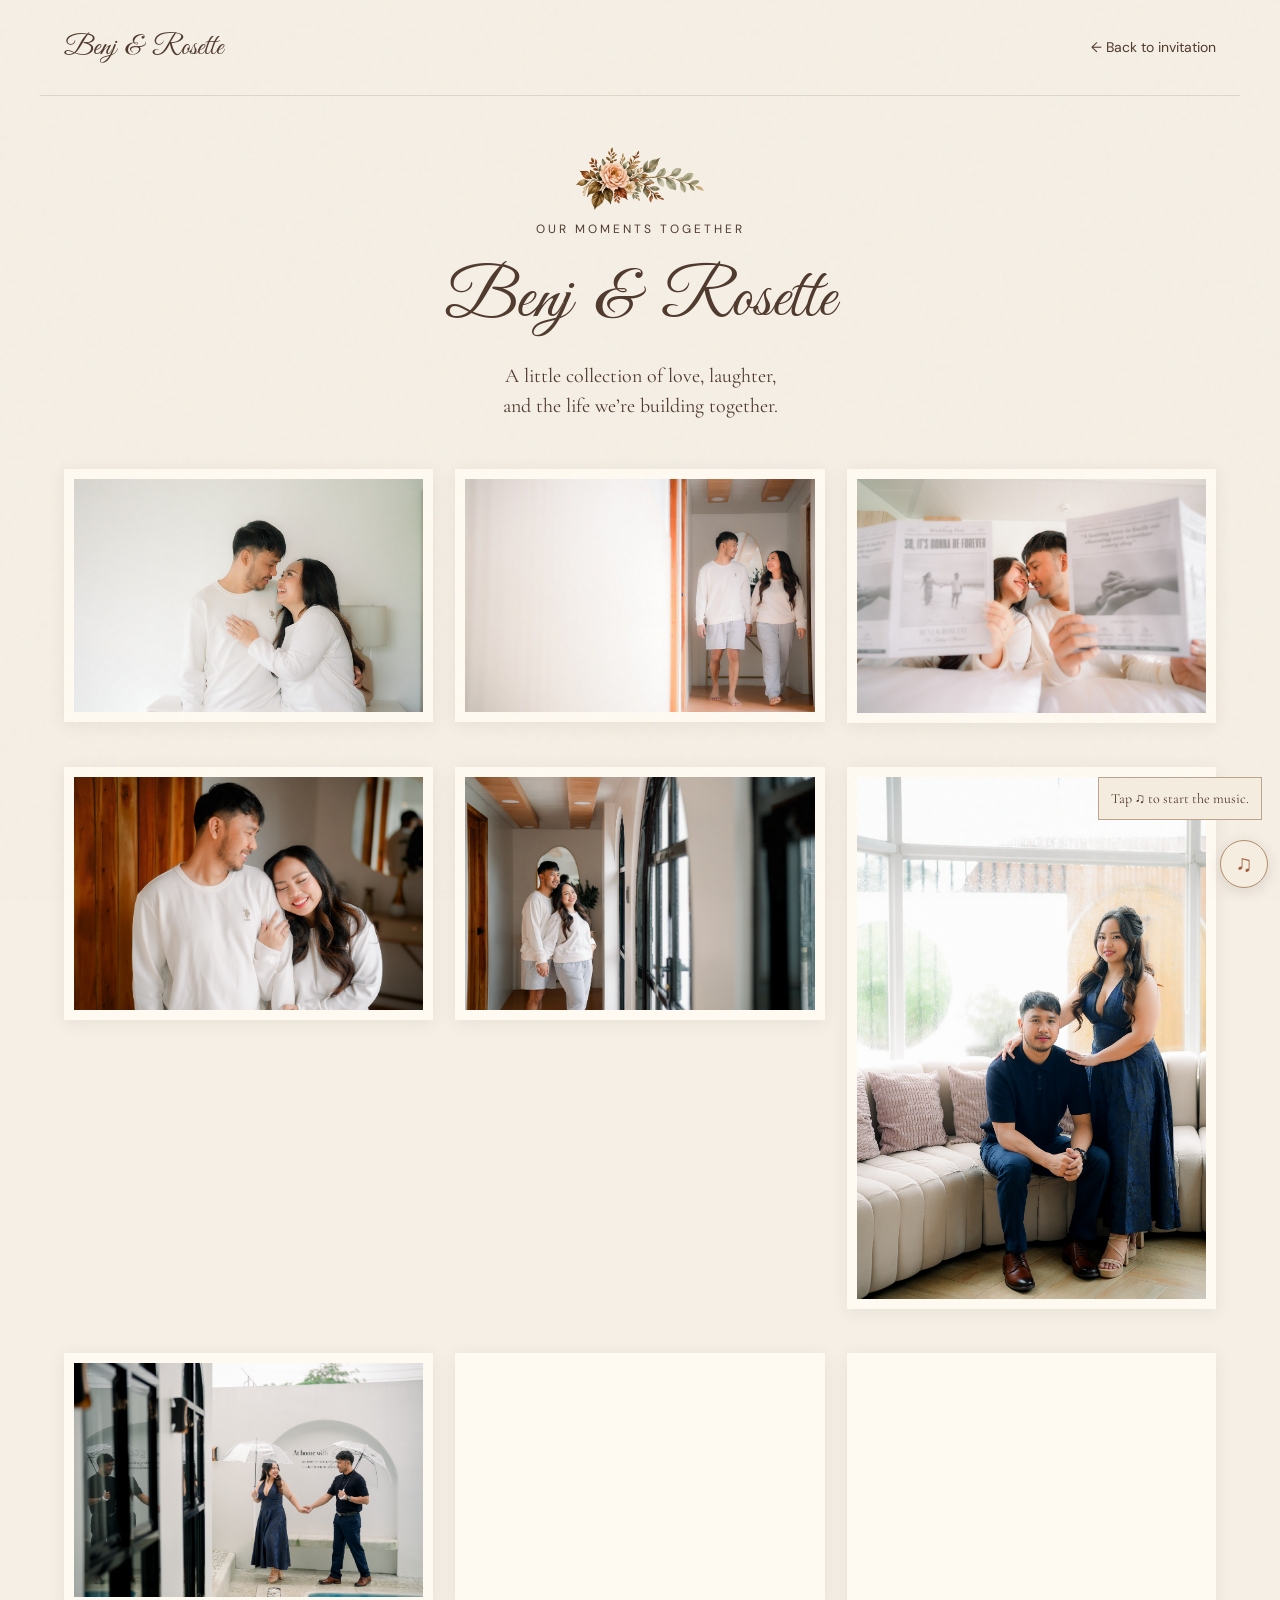
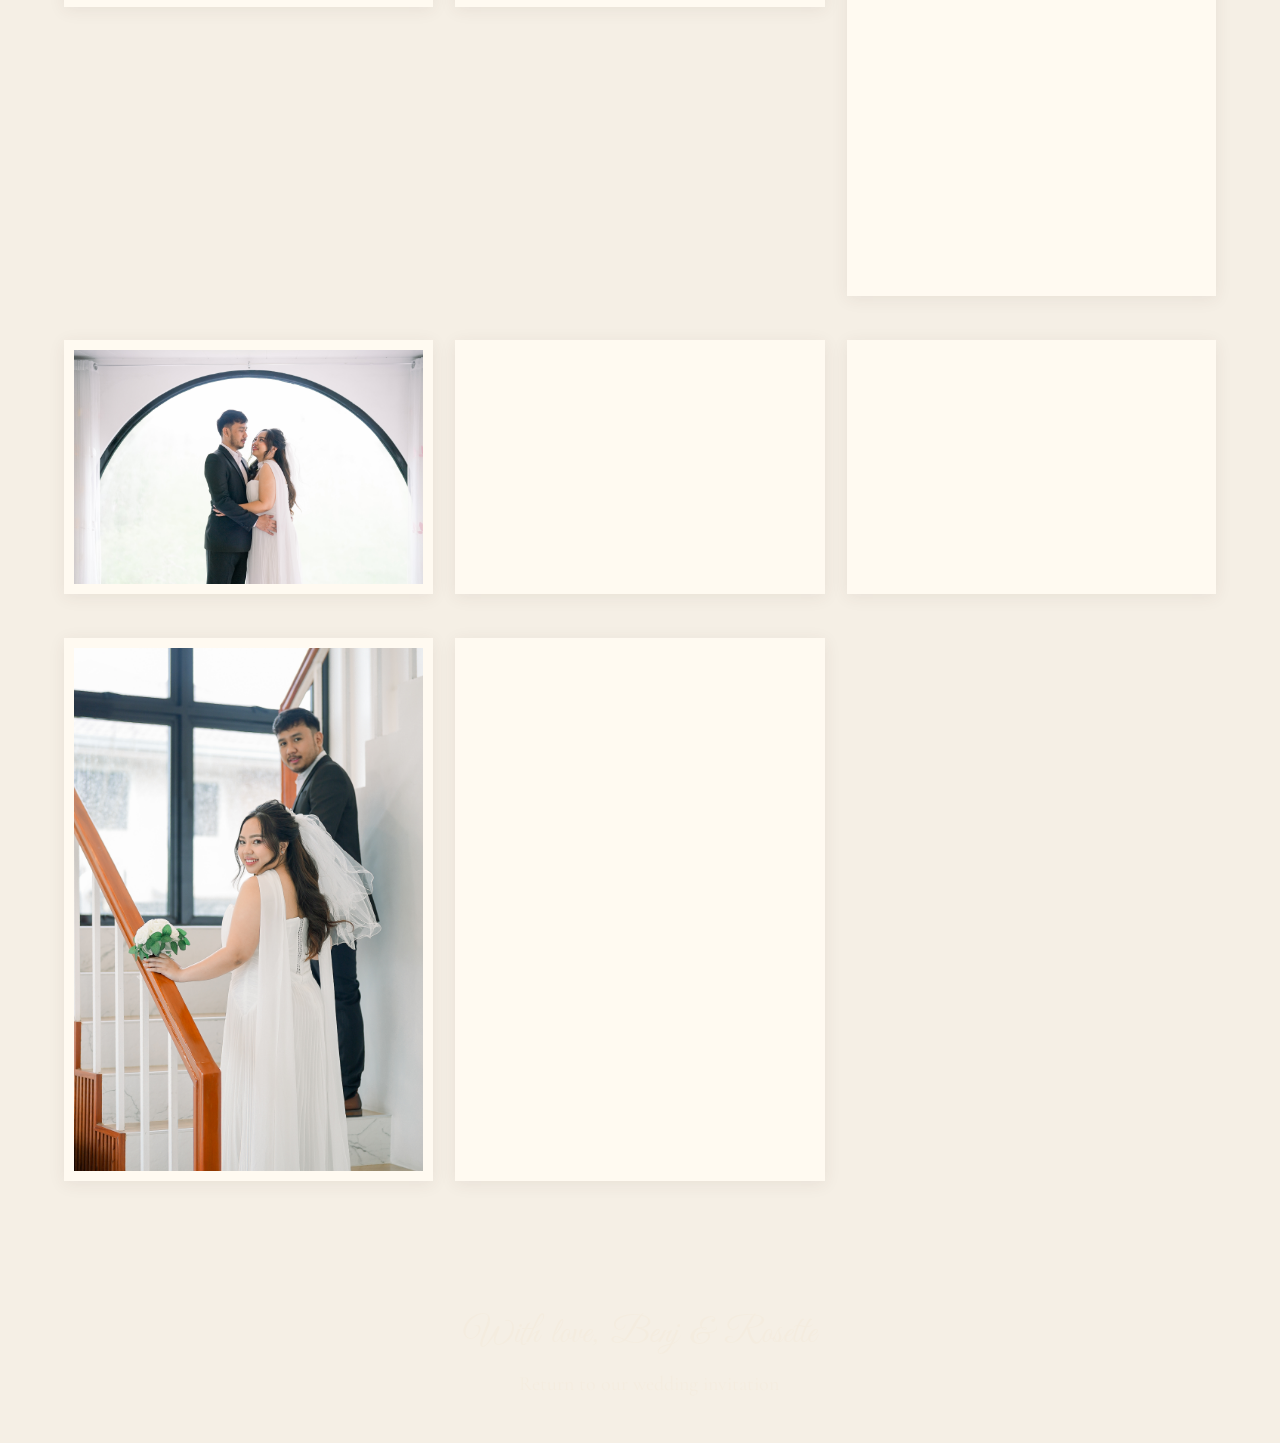
==== commit 6f27780b: "Preserve gallery floral proportions" ====
--- a/gallery.html
+++ b/gallery.html
@@ -10,7 +10,7 @@
   <link href="https://fonts.googleapis.com/css2?family=Cormorant+Garamond:ital,wght@0,400;0,500;0,600;1,400;1,500&family=DM+Sans:wght@400;500;600&family=Italianno&family=Great+Vibes&display=swap" rel="stylesheet">
   <link rel="stylesheet" href="styles.css?v=center-close-10">
 <style>
-body.gallery-page{margin:0;background:#f5efe5;color:#50392d}.gallery-nav{max-width:1200px;margin:auto;padding:28px 24px;display:flex;align-items:center;justify-content:space-between;gap:20px;border-bottom:1px solid #50392d22}.gallery-nav a{color:inherit;text-decoration:none;font:14px/1.5 'DM Sans',sans-serif}.gallery-nav .gallery-brand{font:28px/1.4 'Great Vibes','Italianno',cursive;letter-spacing:0;word-spacing:.16em}.gallery-main{max-width:1200px;margin:auto;padding:0 24px 60px}.gallery-header{text-align:center;padding:50px 16px 38px;position:relative}.gallery-header h1{font:400 clamp(44px,8vw,68px)/1.4 'Great Vibes','Italianno',cursive;letter-spacing:0;word-spacing:.18em;margin:14px 0;padding:0 8px}.gallery-header p{font:20px/1.5 'Cormorant Garamond',serif;margin:10px auto;max-width:460px}.gallery-eyebrow{font:12px/1.4 'DM Sans',sans-serif!important;letter-spacing:3px;text-transform:uppercase}.gallery-sprig{width:130px;margin:auto}.gallery-grid{display:grid;grid-template-columns:repeat(3,minmax(0,1fr));gap:22px;align-items:start}.gallery-grid figure{break-inside:avoid;margin:0 0 22px;padding:10px;background:#fffaf1;box-shadow:0 3px 16px #50392d14}.gallery-grid a{display:block}.gallery-grid img{display:block;width:100%;height:auto}.gallery-grid a:focus-visible,.gallery-nav a:focus-visible{outline:3px solid #a85a38;outline-offset:4px}.gallery-footer{text-align:center;font:20px/1.5 'Cormorant Garamond',serif;padding:24px}.gallery-footer a{color:inherit}.gallery-footer .gallery-signature{font:36px/1.5 'Great Vibes','Italianno',cursive;letter-spacing:0;word-spacing:.16em;margin:0 0 8px}@media(max-width:900px){.gallery-grid{grid-template-columns:repeat(2,minmax(0,1fr))}}@media(max-width:550px){.gallery-nav{padding:22px 18px}.gallery-main{padding:0 16px 36px}.gallery-header{padding:32px 0}.gallery-header h1{font-size:clamp(42px,11vw,60px)}.gallery-nav .gallery-brand{font-size:24px}.gallery-grid{grid-template-columns:1fr}.gallery-grid figure{margin-bottom:18px}}
+body.gallery-page{margin:0;background:#f5efe5;color:#50392d}.gallery-nav{max-width:1200px;margin:auto;padding:28px 24px;display:flex;align-items:center;justify-content:space-between;gap:20px;border-bottom:1px solid #50392d22}.gallery-nav a{color:inherit;text-decoration:none;font:14px/1.5 'DM Sans',sans-serif}.gallery-nav .gallery-brand{font:28px/1.4 'Great Vibes','Italianno',cursive;letter-spacing:0;word-spacing:.16em}.gallery-main{max-width:1200px;margin:auto;padding:0 24px 60px}.gallery-header{text-align:center;padding:50px 16px 38px;position:relative}.gallery-header h1{font:400 clamp(44px,8vw,68px)/1.4 'Great Vibes','Italianno',cursive;letter-spacing:0;word-spacing:.18em;margin:14px 0;padding:0 8px}.gallery-header p{font:20px/1.5 'Cormorant Garamond',serif;margin:10px auto;max-width:460px}.gallery-eyebrow{font:12px/1.4 'DM Sans',sans-serif!important;letter-spacing:3px;text-transform:uppercase}.gallery-sprig{width:130px;height:auto;margin:auto}.gallery-grid{display:grid;grid-template-columns:repeat(3,minmax(0,1fr));gap:22px;align-items:start}.gallery-grid figure{break-inside:avoid;margin:0 0 22px;padding:10px;background:#fffaf1;box-shadow:0 3px 16px #50392d14}.gallery-grid a{display:block}.gallery-grid img{display:block;width:100%;height:auto}.gallery-grid a:focus-visible,.gallery-nav a:focus-visible{outline:3px solid #a85a38;outline-offset:4px}.gallery-footer{text-align:center;font:20px/1.5 'Cormorant Garamond',serif;padding:24px}.gallery-footer a{color:inherit}.gallery-footer .gallery-signature{font:36px/1.5 'Great Vibes','Italianno',cursive;letter-spacing:0;word-spacing:.16em;margin:0 0 8px}@media(max-width:900px){.gallery-grid{grid-template-columns:repeat(2,minmax(0,1fr))}}@media(max-width:550px){.gallery-nav{padding:22px 18px}.gallery-main{padding:0 16px 36px}.gallery-header{padding:32px 0}.gallery-header h1{font-size:clamp(42px,11vw,60px)}.gallery-nav .gallery-brand{font-size:24px}.gallery-grid{grid-template-columns:1fr}.gallery-grid figure{margin-bottom:18px}}
 .gallery-reveal{transition:opacity .85s ease,transform .85s cubic-bezier(.22,1,.36,1);transition-delay:var(--gallery-delay,0ms)}
 .gallery-reveal.is-waiting{opacity:0;transform:translateY(24px)}
 @media(prefers-reduced-motion:reduce){.gallery-reveal{transition:none}.gallery-reveal.is-waiting{opacity:1;transform:none}}
